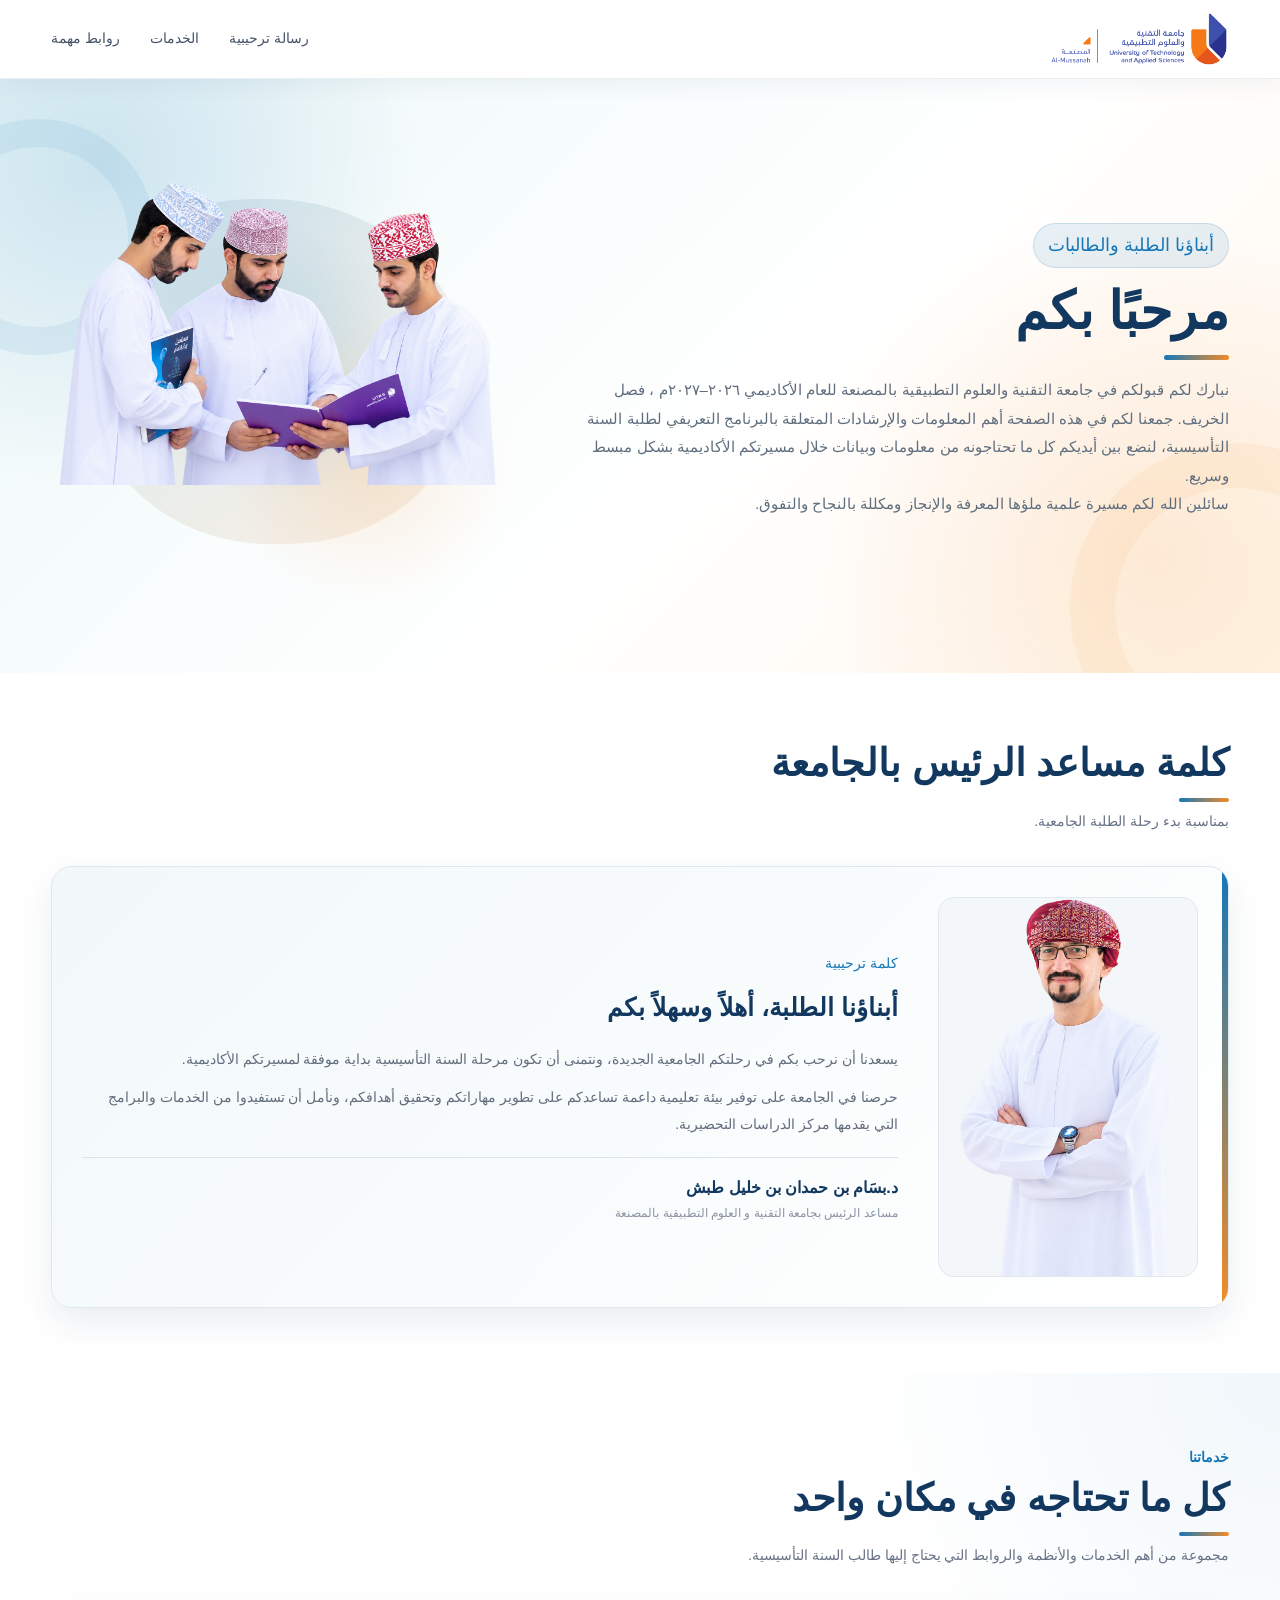
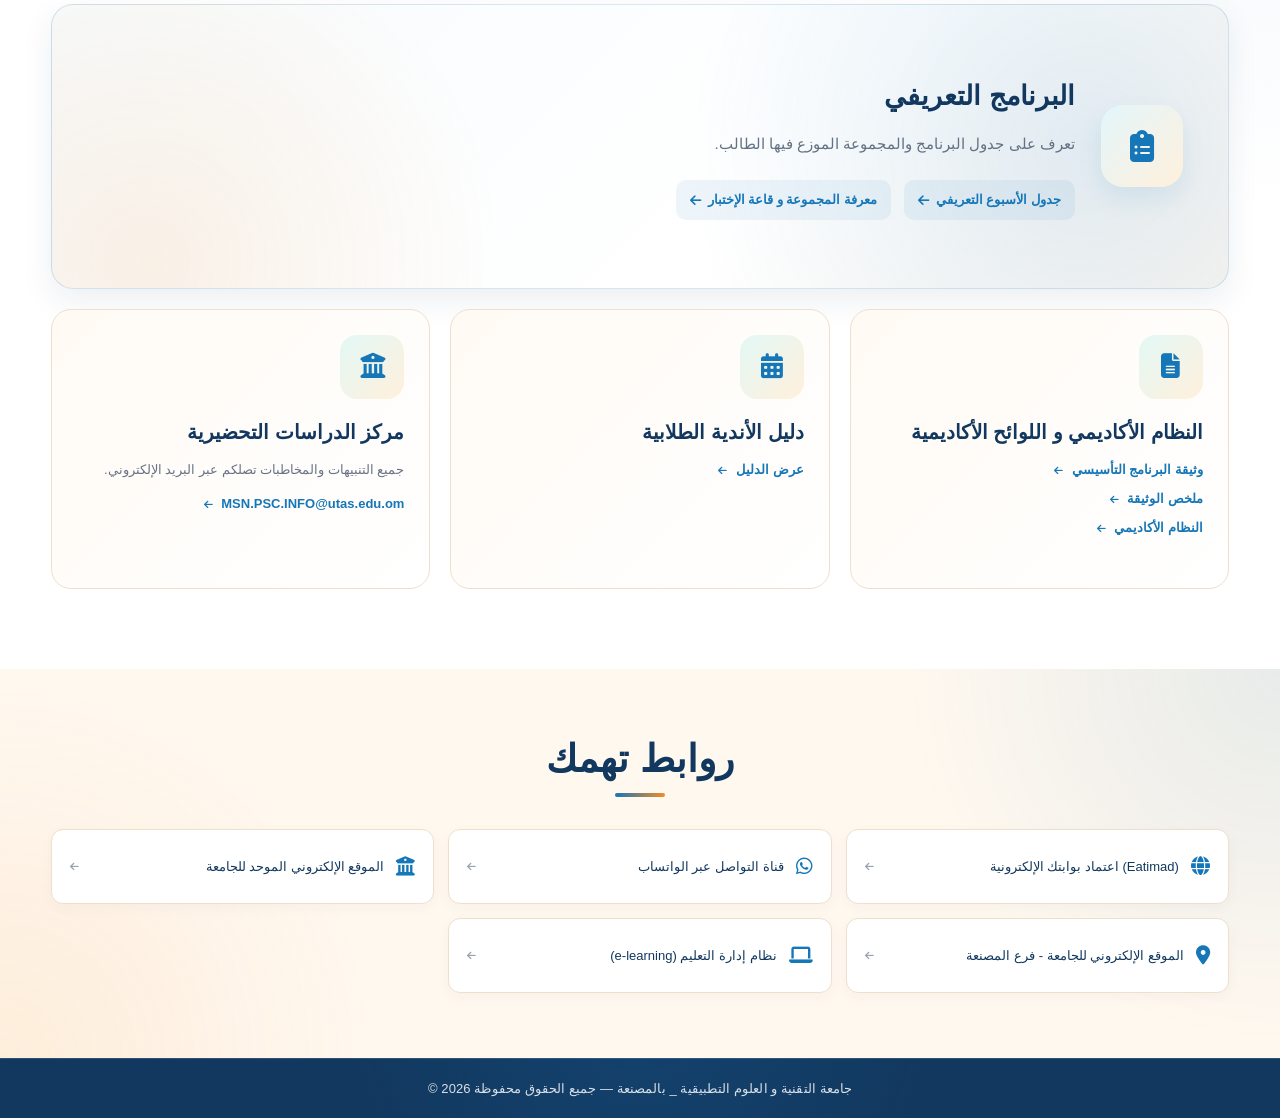
==== index.html @ bd1952c8 "Update index.html" ====
<!DOCTYPE html>
<html lang="ar" dir="rtl">

<head>

    <meta charset="UTF-8">

    <meta name="viewport"
          content="width=device-width, initial-scale=1.0">

    <meta name="description"
          content="الموقع الإرشادي للسنة التأسيسية">

    <title>السنة التأسيسية</title>

   <link rel="icon"
      type="image/png"
      sizes="48x48"
      href="assets/favicon.png">
<!-- Font Awesome -->
<link rel="stylesheet"
      href="https://cdnjs.cloudflare.com/ajax/libs/font-awesome/6.5.2/css/all.min.css">
  
    <!-- CSS -->
    <link rel="stylesheet" href="style.css">

</head>

<body id="top">

<!-- =====================================================
     HEADER
===================================================== -->

<header class="header">

    <div class="container nav-container">

        <!-- Logo -->
        <a href="#top"
           class="logo"
           aria-label="جامعة التقنية والعلوم التطبيقية - المصنعة">

            <img src="assets/utas_mussanah_logo.png"
                 alt="شعار جامعة التقنية والعلوم التطبيقية - المصنعة">

        </a>

        <!-- Mobile Menu Button -->
        <button class="menu-toggle"
                id="menuToggle"
                aria-label="فتح القائمة"
                aria-expanded="false">

            <i class="fa-solid fa-bars"></i>

        </button>

        <!-- Navigation -->
        <nav class="navbar" id="navbar">

            <a href="#message">
                رسالة ترحيبية
            </a>

            <a href="#services">
                الخدمات
            </a>

            <a href="#quick-links">
روابط مهمة            </a>
</nav>

    </div>

</header>

<main>

<!-- =====================================================
     HERO
===================================================== -->

<section class="hero">

    <div class="container hero-content">

        <div class="hero-text">

            <span class="hero-label">
                أبناؤنا الطلبة والطالبات
            </span>

            <h1>
                مرحبًا بكم
            </h1>

            <p>

                نبارك لكم قبولكم في جامعة التقنية والعلوم التطبيقية
              بالمصنعة للعام الأكاديمي ٢٠٢٦–٢٠٢٧م
                                     ، فصل الخريف.

                جمعنا لكم في هذه الصفحة أهم المعلومات والإرشادات
                المتعلقة بالبرنامج التعريفي لطلبة السنة التأسيسية،
                لنضع بين أيديكم كل ما تحتاجونه من معلومات وبيانات
                    خلال مسيرتكم الأكاديمية بشكل مبسط وسريع.
                                <br>سائلين الله
                لكم مسيرة علمية ملؤها المعرفة والإنجاز ومكللة بالنجاح
                والتفوق.

            </p>


        </div>

        <div class="hero-photo-card">

            <div class="hero-photo-stage">

                <img src="assets/students.png"
                     class="hero-students-image"
                     alt="طلاب الجامعة">

            </div>

        </div>

    </div>

</section>

<!-- =====================================================
     MESSAGE
===================================================== -->

<section class="message-section" id="message">

    <div class="container">

        <div class="section-heading">

            <h2>
                كلمة مساعد الرئيس بالجامعة
            </h2>

            <p>
                بمناسبة بدء رحلة الطلبة الجامعية.
            </p>

        </div>

        <div class="message-card">

            <div class="pres-image">

                <div class="image-placeholder">

                    <img src="assets/headimg.png"
                         alt="صورة نائب رئيس الجامعة">

                </div>

            </div>

            <div class="message-content">

                <span class="message-label">
                    كلمة ترحيبية
                </span>

                <h3>
                    أبناؤنا الطلبة، أهلاً وسهلاً بكم
                </h3>

                <p>

                    يسعدنا أن نرحب بكم في رحلتكم الجامعية الجديدة،
                    ونتمنى أن تكون مرحلة السنة التأسيسية بداية موفقة
                    لمسيرتكم الأكاديمية.

                </p>

                <p>

                    حرصنا في الجامعة على توفير بيئة تعليمية داعمة
                    تساعدكم على تطوير مهاراتكم وتحقيق أهدافكم،
                    ونأمل أن تستفيدوا من الخدمات والبرامج التي
                    يقدمها مركز الدراسات التحضيرية.

                </p>

                <div class="signature">

                    <strong>
                        د.بسَام بن حمدان بن خليل طبش
                    </strong>

                    <span>
                        مساعد الرئيس بجامعة التقنية و العلوم التطبيقية بالمصنعة
                    </span>

                </div>

            </div>

        </div>

    </div>

</section>

<!-- =====================================================
     SERVICES
===================================================== -->

<section class="services-section" id="services">

    <div class="container">

        <div class="section-heading">

            <span>
                خدماتنا
            </span>

            <h2>
                كل ما تحتاجه في مكان واحد
            </h2>

            <p>

                مجموعة من أهم الخدمات والأنظمة والروابط
                التي يحتاج إليها طالب السنة التأسيسية.

            </p>

        </div>

        <div class="services-grid">

            <!-- SERVICE 1 -->

            <article class="service-card">

                <div class="service-icon">

                    <i class="fa-solid fa-clipboard-list"></i>

                </div>

                <div class="service-content">

                    <h3>
                        البرنامج التعريفي
                    </h3>

                    <p>
                        تعرف على جدول البرنامج والمجموعة الموزع فيها الطالب.
                    </p>

                    <a href="#"
                       class="service-link">

                        جدول الأسبوع التعريفي

                        <i class="fa-solid fa-arrow-left"></i>

                    </a>

                    <a href="#"
                       class="service-link">

معرفة المجموعة و قاعة الإختبار
                        <i class="fa-solid fa-arrow-left"></i>

                    </a>

                </div>

            </article>

            <!-- SERVICE 2 -->

            <article class="service-card">

                <div class="service-icon">

                    <i class="fa-solid fa-file-lines"></i>

                </div>

                <div class="service-content">

                    <h3>
النظام الأكاديمي و اللوائح الأكاديمية                     </h3>

                   

                    <a href="assets/foundation.pdf"
                       class="service-link">

                        وثيقة البرنامج التأسيسي

                        <i class="fa-solid fa-arrow-left"></i>

                    </a>

                    <a href="assets/doc.pdf"
                       class="service-link">

                        ملخص الوثيقة

                        <i class="fa-solid fa-arrow-left"></i>

                    </a>

                    <a href="#"
                       class="service-link">

                        النظام الأكاديمي

                        <i class="fa-solid fa-arrow-left"></i>

                    </a>

                </div>

            </article>

            <!-- SERVICE 3 -->

            <article class="service-card">

                <div class="service-icon">

                    <i class="fa-solid fa-calendar-days"></i>

                </div>

                <div class="service-content">

                    <h3>
                        دليل الأندية الطلابية
                    </h3>

                    

                    <a href="assets/events.pdf"
   class="service-link"
   target="_blank">

عرض الدليل
    <i class="fa-solid fa-arrow-left"></i>

</a>

            </article>

            <!-- SERVICE 4 -->

            <article class="service-card">

                <div class="service-icon">

                    <i class="fa-solid fa-building-columns"></i>

                </div>

                <div class="service-content">

                    <h3>
                        مركز الدراسات التحضيرية
                    </h3>

                    <p>

                        جميع التنبيهات والمخاطبات تصلكم
                        عبر البريد الإلكتروني.

                    </p>

                    <a href="mailto:MSN.PSC.INFO@utas.edu.om"
                       class="service-link">

MSN.PSC.INFO@utas.edu.om
                        <i class="fa-solid fa-arrow-left"></i>

                    </a>

                </div>

            </article>

        </div>

    </div>

</section>

<!-- =====================================================
     QUICK LINKS
===================================================== -->

<section class="links-section" id="quick-links">

    <div class="container">

        <div class="section-heading center">

           

            <h2>
                روابط تهمك
            </h2>

        </div>

        <div class="quick-links">

            <a href="https://etimad.act.edu.om/"
               target="_blank"
               rel="noopener">

                <i class="fa-solid fa-globe"></i>

                <span> (Eatimad)
                     اعتماد بوابتك الإلكترونية
                </span>

                <i class="fa-solid fa-arrow-left"></i>

            </a>

            <a href="https://www.whatsapp.com/channel/0029VaHEtAfGk1FkShygAy1U"
               target="_blank"
               rel="noopener">

                <i class="fa-brands fa-whatsapp"></i>

                <span>
                    قناة التواصل عبر الواتساب
                </span>

                <i class="fa-solid fa-arrow-left"></i>

            </a>

            <a href="https://www.utas.edu.om/Home/"
               target="_blank"
               rel="noopener">

                <i class="fa-solid fa-building-columns"></i>

                <span>
                    الموقع الإلكتروني الموحد للجامعة
                </span>

                <i class="fa-solid fa-arrow-left"></i>

            </a>

            <a href="https://www.utas.edu.om/mussanah"
               target="_blank"
               rel="noopener">

                <i class="fa-solid fa-location-dot"></i>

                <span>
                    الموقع الإلكتروني للجامعة - فرع المصنعة
                </span>

                <i class="fa-solid fa-arrow-left"></i>

            </a>

            <a href="https://elearning.act.edu.om/login/index.php"
               target="_blank"
               rel="noopener">

                <i class="fa-solid fa-laptop"></i>

                <span>
                    نظام إدارة التعليم (e-learning)
                </span>

                <i class="fa-solid fa-arrow-left"></i>

            </a>

        </div>

    </div>

</section>


</main>

<!-- =====================================================
     FOOTER
===================================================== -->


<footer class="footer">

    <div class="copyright">

        <p>
            جامعة التقنية و العلوم التطبيقية _ بالمصنعة —
            جميع الحقوق محفوظة

            <span dir="ltr">
                © 2026
            </span>
        </p>

    </div>

</footer>



<!-- JavaScript -->

<script src="script.js"></script>

</body>

</html>
---- style.css ----
/* =====================================================
   DIN NEXT LT ARABIC
===================================================== */

@font-face {
    font-family: 'DIN Next LT Arabic';
    src: url('assets/fonts/DINNEXTLTARABIC-LIGHT-2-2.woff2') format('woff2');
    font-weight: 300;
    font-style: normal;
    font-display: swap;
}

@font-face {
    font-family: 'DIN Next LT Arabic';
    src: url('assets/fonts/DINNextLTArabic-Regular-3.woff2') format('woff2');
    font-weight: 400;
    font-style: normal;
    font-display: swap;
}

@font-face {
    font-family: 'DIN Next LT Arabic';
    src: url('assets/fonts/DINNextLTArabic-Medium-4.woff2') format('woff2');
    font-weight: 500;
    font-style: normal;
    font-display: swap;
}

@font-face {
    font-family: 'DIN Next LT Arabic';
    src: url('assets/fonts/DINNextLTArabic-Bold.woff2') format('woff2');
    font-weight: 700;
    font-style: normal;
    font-display: swap;
}


/* =====================================================
   VARIABLES
===================================================== */

:root {
    --primary: #12385f;
    --primary-dark: #0a2745;
    --gold: #f28c28;
    --gold-light: #ffb45b;
    --accent: #1677b8;
    --accent-light: #e4f2fb;
    --purple: #7357c9;
    --text: #172033;
    --text-light: #687386;
    --white: #ffffff;
    --bg-light: #f3f8fa;
    --bg-blue: #edf5fb;
    --bg-gold: #fff7ed;
    --border: #dfe9ed;
    --shadow: 0 14px 35px rgba(18, 56, 95, 0.09);
    --radius: 20px;
}


/* =====================================================
   RESET
===================================================== */

* {
    margin: 0;
    padding: 0;
    box-sizing: border-box;
}

html {
    scroll-behavior: smooth;
    scroll-padding-top: 80px;
}

body {
    font-family: 'DIN Next LT Arabic', sans-serif;
    font-weight: 400;
    background: var(--white);
    color: var(--text);
    line-height: 1.8;
}

a {
    text-decoration: none;
    color: inherit;
}

button {
    font-family: inherit;
}

img {
    max-width: 100%;
    display: block;
}

.container {
    width: min(1180px, 92%);
    margin: auto;
}


/* =====================================================
   TYPOGRAPHY
===================================================== */

h1,
h2 {
    font-family: 'DIN Next LT Arabic', sans-serif;
    font-weight: 700;
}

h3 {
    font-family: 'DIN Next LT Arabic', sans-serif;
    font-weight: 500;
}

p {
    font-family: 'DIN Next LT Arabic', sans-serif;
    font-weight: 400;
}


/* =====================================================
   HEADER
===================================================== */

.header {
    background: rgba(255, 255, 255, 0.92);
    border-bottom: 1px solid rgba(18, 56, 95, 0.08);
    position: sticky;
    top: 0;
    z-index: 1000;
    box-shadow: 0 5px 22px rgba(18, 56, 95, 0.06);
    backdrop-filter: blur(12px);
}

.nav-container {
    min-height: 78px;
    display: flex;
    align-items: center;
    justify-content: space-between;
    gap: 30px;
}

.logo {
    display: flex;
    align-items: center;
    min-width: 265px;
}

.logo img {
    width: 180px;
    max-height: 65px;
    height: auto;
    object-fit: contain;
    object-position: center;
}

.navbar {
    display: flex;
    align-items: center;
    gap: 30px;
}

.navbar a {
    color: #455468;
    font-size: 14px;
    font-weight: 500;
    position: relative;
    padding: 8px 0;
    transition: 0.3s;
}

.navbar a::after {
    content: "";
    position: absolute;
    right: 0;
    bottom: 0;
    width: 0;
    height: 3px;
    border-radius: 20px;
    background: linear-gradient(
        90deg,
        var(--accent),
        var(--gold)
    );
    transition: 0.3s;
}

.navbar a:hover {
    color: var(--accent);
}

.navbar a:hover::after {
    width: 100%;
}

.menu-toggle {
    display: none;
    border: none;
    background: transparent;
    color: var(--primary);
    font-size: 25px;
    cursor: pointer;
}


/* =====================================================
   HERO
===================================================== */

.hero {
    position: relative;
    overflow: hidden;
    background:
        radial-gradient(
            circle at 8% 15%,
            rgba(22, 119, 184, 0.16),
            transparent 25%
        ),
        radial-gradient(
            circle at 90% 80%,
            rgba(242, 140, 40, 0.15),
            transparent 27%
        ),
        linear-gradient(
            135deg,
            #edf8f8 0%,
            #ffffff 58%,
            #fff7ed 100%
        );
    padding: 65px 0 75px;
    border-bottom: 0;
}

.hero::before,
.hero::after {
    content: "";
    position: absolute;
    border-radius: 50%;
    pointer-events: none;
}

.hero::before {
    width: 180px;
    height: 180px;
    left: -80px;
    top: 40px;
    border: 28px solid rgba(22, 119, 184, 0.08);
}

.hero::after {
    width: 240px;
    height: 240px;
    right: -120px;
    bottom: -100px;
    border: 45px solid rgba(242, 140, 40, 0.07);
}

.hero-content {
    min-height: 400px;
    display: grid;
    grid-template-columns: 1.25fr 0.85fr;
    align-items: center;
    gap: 55px;
    position: relative;
    z-index: 1;
}

.hero-text {
    max-width: 720px;
}

.hero-label {
    display: inline-block;
    color: var(--accent);
    background: rgba(22, 119, 184, 0.10);
    border: 1px solid rgba(22, 119, 184, 0.16);
    padding: 5px 14px;
    border-radius: 999px;
    font-weight: 500;
    font-size: 18px;
    margin-bottom: 10px;
}

.hero h1 {
    color: var(--primary);
    font-size: clamp(34px, 5vw, 52px);
    line-height: 1.3;
    margin-bottom: 16px;
}

.hero h1::after {
    content: "";
    display: block;
    width: 65px;
    height: 5px;
    margin-top: 10px;
    border-radius: 999px;
    background: linear-gradient(
        90deg,
        var(--accent),
        var(--gold)
    );
}

.hero p {
    max-width: 680px;
    color: #5f6e7e;
    font-size: 15px;
    font-weight: 400;
    line-height: 1.9;
}


/* =====================================================
   HERO STUDENTS IMAGE
===================================================== */

.hero-photo-card {
    width: min(100%, 500px);
    aspect-ratio: 1 / 1;
    justify-self: end;
    position: relative;
    display: grid;
    place-items: center;
    overflow: visible;
    background:
        radial-gradient(
            circle at 50% 48%,
            rgba(22, 119, 184, 0.16),
            transparent 42%
        ),
        radial-gradient(
            circle at 70% 70%,
            rgba(242, 140, 40, 0.14),
            transparent 32%
        );
}

.hero-photo-stage {
    position: relative;
    width: 100%;
    height: 100%;
    overflow: visible;
    background: transparent;
    z-index: 1;
}

.hero-photo-stage::before {
    content: "";
    position: absolute;
    inset: 12% 8%;
    border-radius: 45% 55% 50% 50%;
    background:
        linear-gradient(
            145deg,
            rgba(22, 119, 184, 0.12),
            rgba(242, 140, 40, 0.12)
        );
    z-index: -1;
}

.hero-students-image {
    display: block;
    width: 125%;
    height: 125%;
    margin: -50% 0 0 -100%;
    object-fit: contain;
    object-position: center bottom;
    filter: none;
    transition: none;
    transform: none;
}

.hero-students-image:hover {
    transform: none;
}


/* =====================================================
   GENERAL SECTIONS
===================================================== */

section {
    padding: 65px 0;
}

.section-heading {
    margin-bottom: 32px;
}

.section-heading span {
    color: var(--accent);
    font-size: 14px;
    font-weight: 700;
    display: inline-block;
    margin-bottom: 3px;
}

.section-heading h2 {
    color: var(--primary);
    font-size: clamp(27px, 4vw, 38px);
    line-height: 1.35;
    margin-bottom: 7px;
    font-weight: 700;
}

.section-heading h2::after {
    content: "";
    display: block;
    width: 50px;
    height: 4px;
    margin-top: 8px;
    border-radius: 999px;
    background:
        linear-gradient(
            90deg,
            var(--accent),
            var(--gold)
        );
}

.section-heading p {
    color: var(--text-light);
    max-width: 650px;
    font-size: 14px;
    font-weight: 300;
}

.section-heading.center {
    text-align: center;
}

.section-heading.center p {
    margin: 0 auto;
}

.section-heading.center h2::after {
    margin-right: auto;
    margin-left: auto;
}


/* =====================================================
   MESSAGE SECTION
===================================================== */

.message-section {
    background: var(--white);
}

.message-card {
    position: relative;
    overflow: hidden;
    background:
        linear-gradient(
            135deg,
            #f2f8fa 0%,
            #ffffff 100%
        );
    border: 1px solid #dce9ed;
    border-radius: 20px;
    padding: 30px;
    display: grid;
    grid-template-columns: 260px 1fr;
    gap: 40px;
    align-items: center;
    box-shadow: var(--shadow);
}

.message-card::before {
    content: "";
    position: absolute;
    top: 0;
    right: 0;
    width: 6px;
    height: 100%;
    background:
        linear-gradient(
            180deg,
            var(--accent),
            var(--gold)
        );
}

.pres-image {
    width: 260px;
    height: 380px;
}

.image-placeholder {
    width: 100%;
    height: 100%;
    background: #f4f7f9;
    border: 1px solid var(--border);
    border-radius: 16px;
    overflow: hidden;
    display: flex;
    align-items: center;
    justify-content: center;
}

.image-placeholder img {
    width: 100%;
    height: 100%;
    object-fit: cover;
    object-position: center center;
}

.message-label {
    color: var(--accent);
    font-size: 14px;
    font-weight: 500;
}

.message-content h3 {
    color: var(--primary);
    font-size: 25px;
    margin: 7px 0 16px;
    font-weight: 700;
}

.message-content p {
    color: #626d7d;
    margin-bottom: 12px;
    font-size: 14px;
    line-height: 1.9;
    font-weight: 400;
}

.signature {
    margin-top: 20px;
    padding-top: 16px;
    border-top: 1px solid #d8e5e9;
    display: flex;
    flex-direction: column;
}

.signature strong {
    color: var(--primary);
    font-weight: 700;
}

.signature span {
    color: #8a94a3;
    font-size: 12px;
    font-weight: 300;
}


/* =====================================================
   SERVICES SECTION
===================================================== */

.services-section {
    position: relative;
    background:
        radial-gradient(
            circle at 100% 0,
            rgba(22, 119, 184, 0.06),
            transparent 28%
        ),
        #ffffff;
    padding: 70px 0 80px;
}

.services-section .section-heading {
    margin-bottom: 35px;
}


/* =====================================================
   SERVICES GRID
===================================================== */

.services-grid {
    display: grid;
    grid-template-columns:
        repeat(3, minmax(0, 1fr));
    gap: 20px;
    width: 100%;
}


/* =====================================================
   SERVICE CARD BASE
===================================================== */

.service-card {
    position: relative;
    overflow: hidden;
    padding: 26px;
    min-height: 280px;
    border: 1px solid #f0dfcb;
    border-radius: 20px;
    display: flex;
    flex-direction: column;
    align-items: flex-start;
    gap: 16px;
    background:
        linear-gradient(
            135deg,
            #fffaf4 0%,
            #ffffff 100%
        );
    transition:
        transform 0.35s ease,
        box-shadow 0.35s ease,
        border-color 0.35s ease;
}

.service-card::before {
    content: "";
    position: absolute;
    top: 0;
    right: 0;
    width: 5px;
    height: 0;
    background:
        linear-gradient(
            180deg,
            var(--accent),
            var(--gold)
        );
    transition: height 0.35s ease;
}

.service-card:hover::before {
    height: 100%;
}

.service-card:hover {
    transform: translateY(-5px);
    border-color: rgba(22, 119, 184, 0.22);
    box-shadow:
        0 15px 32px
        rgba(18, 56, 95, 0.10);
}


/* =====================================================
   CARD 1
   HORIZONTAL / FULL WIDTH
===================================================== */

.services-grid .service-card:first-child {
    grid-column: 1 / -1;
    min-height: 285px;
    padding: 38px 45px;
    display: flex;
    flex-direction: row;
    align-items: center;
    gap: 26px;
    border-radius: 22px;
    background:
        radial-gradient(
            circle at 88% 50%,
            rgba(22, 119, 184, 0.13),
            transparent 38%
        ),
        radial-gradient(
            circle at 8% 90%,
            rgba(242, 140, 40, 0.11),
            transparent 32%
        ),
        linear-gradient(
            135deg,
            #f7fbfd 0%,
            #ffffff 62%,
            #fff9f2 100%
        );
    border: 1px solid rgba(22, 119, 184, 0.17);
    box-shadow:
        0 12px 32px
        rgba(18, 56, 95, 0.08);
}


/* =====================================================
   CARD 1 ICON
===================================================== */

.services-grid
.service-card:first-child
.service-icon {
    width: 82px;
    height: 82px;
    min-width: 82px;
    border-radius: 22px;
    font-size: 32px;
    background:
        linear-gradient(
            135deg,
            #e3f6fb,
            #fff0dc
        );
    color: var(--accent);
    box-shadow:
        0 12px 25px
        rgba(22, 119, 184, 0.10);
    transition:
        transform 0.35s ease,
        background 0.35s ease,
        color 0.35s ease;
}

.services-grid
.service-card:first-child:hover
.service-icon {
    transform:
        rotate(-4deg)
        scale(1.06);
    background:
        linear-gradient(
            135deg,
            var(--accent),
            var(--primary)
        );
    color: white;
}


/* =====================================================
   CARD 1 CONTENT
===================================================== */

.services-grid
.service-card:first-child
.service-content {
    flex: 1;
    max-width: 900px;
}

.services-grid
.service-card:first-child
h3 {
    color: var(--primary);
    font-size: 27px;
    font-weight: 700;
    margin-bottom: 9px;
}

.services-grid
.service-card:first-child
p {
    color: #627183;
    font-size: 15px;
    line-height: 1.9;
    max-width: 760px;
    margin-bottom: 17px;
}


/* =====================================================
   CARD 1 LINKS
===================================================== */

.services-grid
.service-card:first-child
.service-link {
    display: inline-flex;
    align-items: center;
    gap: 7px;
    margin-left: 8px;
    margin-top: 5px;
    padding: 8px 14px;
    border-radius: 10px;
    background:
        rgba(22, 119, 184, 0.07);
    color: var(--accent);
    font-size: 13px;
    font-weight: 700;
    transition:
        background 0.3s ease,
        color 0.3s ease,
        transform 0.3s ease;
}

.services-grid
.service-card:first-child
.service-link:hover {
    background: var(--accent);
    color: white;
    transform: translateY(-2px);
}


/* =====================================================
   CARDS 2 / 3 / 4
===================================================== */

.services-grid
.service-card:not(:first-child) {
    grid-column: auto;
    min-height: 280px;
    padding: 25px;
    display: flex;
    flex-direction: column;
    align-items: flex-start;
    justify-content: flex-start;
    gap: 15px;
    border-radius: 20px;
}


/* =====================================================
   NORMAL SERVICE ICON
===================================================== */

.service-icon {
    flex-shrink: 0;
    width: 64px;
    height: 64px;
    display: grid;
    place-items: center;
    background:
        linear-gradient(
            135deg,
            #e3f8f6,
            #fff0dc
        );
    color: var(--accent);
    border-radius: 17px;
    font-size: 25px;
    transition:
        transform 0.3s ease,
        background 0.3s ease,
        color 0.3s ease;
}

.service-card:hover
.service-icon {
    transform:
        rotate(-4deg)
        scale(1.05);
    background:
        linear-gradient(
            135deg,
            var(--accent),
            var(--primary)
        );
    color: white;
}


/* =====================================================
   NORMAL SERVICE CONTENT
===================================================== */

.service-card:not(:first-child)
.service-content {
    width: 100%;
    flex: 1;
}

.service-card h3 {
    color: var(--primary);
    font-size: 20px;
    margin-bottom: 8px;
    font-weight: 700;
}

.service-card p {
    color: var(--text-light);
    font-size: 13px;
    line-height: 1.9;
    margin-bottom: 10px;
}


/* =====================================================
   NORMAL SERVICE LINKS
===================================================== */

.service-card:not(:first-child)
.service-link {
    display: block;
    width: fit-content;
    color: var(--accent);
    font-size: 13px;
    font-weight: 700;
    margin-top: 6px;
    transition:
        color 0.3s ease,
        transform 0.3s ease;
}

.service-card:not(:first-child)
.service-link i {
    margin-right: 5px;
    font-size: 10px;
}

.service-card:not(:first-child)
.service-link:hover {
    color: var(--gold);
    transform: translateX(-4px);
}


/* =====================================================
   QUICK LINKS
===================================================== */

.links-section {
    position: relative;
    overflow: hidden;
    background:
        radial-gradient(
            circle at 100% 0,
            rgba(22, 119, 184, 0.10),
            transparent 28%
        ),
        radial-gradient(
            circle at 0 100%,
            rgba(242, 140, 40, 0.10),
            transparent 28%
        ),
        #fff8ef;
    padding: 65px 0;
}

.quick-links {
    display: grid;
    grid-template-columns:
        repeat(3, 1fr);
    gap: 14px;
}

.quick-links a {
    min-height: 75px;
    background: white;
    padding: 15px 18px;
    border-radius: 12px;
    border: 1px solid #f0dfcb;
    box-shadow:
        0 4px 14px
        rgba(18, 56, 95, 0.035);
    color: var(--primary);
    display: flex;
    align-items: center;
    gap: 12px;
    font-size: 13px;
    font-weight: 500;
    transition: 0.3s;
}

.quick-links a > i:first-child {
    color: var(--accent);
    font-size: 19px;
    flex-shrink: 0;
}

.quick-links a span {
    flex: 1;
}

.quick-links a > i:last-child {
    font-size: 10px;
    color: #98a2ae;
}

.quick-links a:hover {
    background:
        linear-gradient(
            135deg,
            var(--primary),
            #185276
        );
    color: white;
    border-color: var(--primary);
    transform: translateY(-3px);
    box-shadow:
        0 12px 25px
        rgba(18, 56, 95, 0.15);
}

.quick-links a:hover > i:first-child {
    color: var(--gold-light);
}


/* =====================================================
   FOOTER
===================================================== */

.footer {
    background:
        radial-gradient(
            circle at 50% -100%,
            rgba(22, 119, 184, 0.18),
            transparent 45%
        ),
        var(--primary);
    color: white;
    padding: 0;
    margin: 0;
}

.copyright {
    border-top: 1px solid rgba(255, 255, 255, 0.12);
    text-align: center;
    padding: 18px;
    color: #d9e0e8;
    font-size: 13px;
    font-weight: 400;
    line-height: 1.8;
}

.copyright p {
    margin: 0;
    font-weight: 400;
    letter-spacing: 0.1px;
}


/* =====================================================
   TABLET
===================================================== */

@media (max-width: 900px) {

    /* HERO */

    .hero-content {
        grid-template-columns: 1fr;
        text-align: center;
        gap: 35px;
    }

    .hero-text {
        margin: auto;
    }

    .hero p {
        margin: auto;
    }

    .hero-photo-card {
        width: min(100%, 450px);
        margin: 0 auto;
        justify-self: center;
    }

    .hero-students-image {
        width: 120%;
        height: 120%;
        margin: -8% 0 0 -10%;
    }


    /* MESSAGE */

    .message-card {
        grid-template-columns: 1fr;
        gap: 25px;
        padding: 28px;
    }

    .pres-image {
        margin: auto;
        width: 260px;
        height: 300px;
    }


    /* SERVICES */

    .services-section {
        padding: 65px 0 75px;
    }

    .services-grid {
        grid-template-columns:
            repeat(3, minmax(0, 1fr));
        gap: 15px;
    }


    /* CARD 1 */

    .services-grid
    .service-card:first-child {
        min-height: 270px;
        padding: 35px;
    }

    .services-grid
    .service-card:first-child
    .service-icon {
        width: 78px;
        height: 78px;
        min-width: 78px;
        font-size: 29px;
    }


    /* CARDS 2/3/4 */

    .services-grid
    .service-card:not(:first-child) {
        min-height: 260px;
        padding: 22px;
        gap: 13px;
    }

    .services-grid
    .service-card:not(:first-child)
    .service-icon {
        width: 60px;
        height: 60px;
        font-size: 23px;
    }

    .service-card h3 {
        font-size: 18px;
    }

    .service-card p {
        font-size: 12px;
    }


    /* QUICK LINKS */

    .quick-links {
        grid-template-columns:
            repeat(2, 1fr);
    }
}


/* =====================================================
   MOBILE
===================================================== */

@media (max-width: 650px) {

    section {
        padding: 50px 0;
    }


    /* HEADER */

    .nav-container {
        min-height: 68px;
    }

    .menu-toggle {
        display: block;
    }

    .navbar {
        position: absolute;
        top: 68px;
        right: 0;
        width: 100%;
        background: white;
        display: none;
        flex-direction: column;
        align-items: stretch;
        gap: 0;
        border-top:
            1px solid
            rgba(22, 119, 184, 0.15);
        box-shadow:
            0 10px 20px
            rgba(0, 0, 0, 0.05);
    }

    .navbar.active {
        display: flex;
    }

    .navbar a {
        padding: 13px 5%;
        border-bottom:
            1px solid
            #f0f0f0;
    }

    .navbar a::after {
        display: none;
    }

    .navbar a:hover {
        background: #f0f7fc;
    }


    /* HERO */

    .hero {
        padding: 45px 0 50px;
    }

    .hero-content {
        gap: 30px;
    }

    .hero h1 {
        font-size: 34px;
    }

    .hero-label {
        font-size: 16px;
    }

    .hero p {
        font-size: 13px;
        line-height: 1.9;
    }

    .hero-photo-card {
        width: min(100%, 360px);
    }

    .hero-students-image {
        width: 120%;
        height: 120%;
        margin: -8% 0 0 -10%;
    }


    /* =================================================
       MESSAGE - MOBILE
    ================================================= */

    .message-card {
        padding: 20px;
        border-radius: 17px;
    }

    .pres-image {
        width: 220px;
        height: 290px;
        margin: 0 auto;
    }

    .image-placeholder {
        width: 100%;
        height: 100%;
    }

    .image-placeholder img {
        width: 100%;
        height: 100%;
        object-fit: cover;
        object-position: center center;
    }

    .message-content h3 {
        font-size: 21px;
    }

    .message-content p {
        font-size: 13px;
    }


    /* SERVICES */

    .services-section {
        padding: 55px 0 65px;
    }

    .services-section
    .section-heading {
        margin-bottom: 28px;
    }

    .services-grid {
        grid-template-columns: 1fr;
        gap: 15px;
    }


    /* CARD 1 */

    .services-grid
    .service-card:first-child {
        grid-column: auto;
        min-height: 0;
        padding: 27px 22px;
        flex-direction: column;
        align-items: flex-start;
        gap: 17px;
        border-radius: 19px;
    }

    .services-grid
    .service-card:first-child
    .service-icon {
        width: 70px;
        height: 70px;
        min-width: 70px;
        border-radius: 18px;
        font-size: 27px;
    }

    .services-grid
    .service-card:first-child
    h3 {
        font-size: 22px;
    }

    .services-grid
    .service-card:first-child
    p {
        font-size: 13px;
        line-height: 1.9;
        margin-bottom: 14px;
    }

    .services-grid
    .service-card:first-child
    .service-link {
        display: flex;
        width: 100%;
        justify-content: space-between;
        margin-left: 0;
        margin-top: 6px;
        padding: 10px 13px;
    }


    /* CARDS 2 / 3 / 4 */

    .services-grid
    .service-card:not(:first-child) {
        grid-column: auto;
        min-height: 220px;
        padding: 24px 21px;
        gap: 15px;
        border-radius: 18px;
    }

    .services-grid
    .service-card:not(:first-child)
    .service-icon {
        width: 62px;
        height: 62px;
        min-width: 62px;
        font-size: 24px;
    }

    .services-grid
    .service-card:not(:first-child)
    h3 {
        font-size: 19px;
    }

    .services-grid
    .service-card:not(:first-child)
    p {
        font-size: 13px;
        line-height: 1.9;
    }


    /* QUICK LINKS */

    .links-section {
        padding: 55px 0;
    }

    .quick-links {
        grid-template-columns: 1fr;
        gap: 12px;
    }

    .quick-links a {
        min-height: 70px;
        padding: 14px 16px;
        font-size: 13px;
    }


    /* FOOTER */

    .footer {
        text-align: center;
    }
}


/* =====================================================
   SMALL MOBILE
===================================================== */

@media (max-width: 400px) {

    .logo {
        min-width: 0;
        gap: 8px;
    }

    .logo img {
        width: 145px;
        max-height: 55px;
    }


    /* HERO */

    .hero h1 {
        font-size: 30px;
    }

    .hero-photo-card {
        width: min(100%, 340px);
        justify-self: center;
    }

    .hero-students-image {
        width: 120%;
        height: 120%;
        margin: -8% 0 0 -10%;
    }


    /* MESSAGE - SMALL MOBILE */

    .pres-image {
        width: 205px;
        height: 275px;
        margin: 0 auto;
    }


    /* SERVICES */

    .services-section {
        padding: 50px 0 60px;
    }

    .services-grid
    .service-card:first-child {
        padding: 24px 19px;
    }

    .services-grid
    .service-card:first-child
    h3 {
        font-size: 21px;
    }

    .services-grid
    .service-card:not(:first-child) {
        min-height: 215px;
        padding: 22px 19px;
    }


    /* GENERAL CARD */

    .service-card {
        padding: 20px;
    }
}
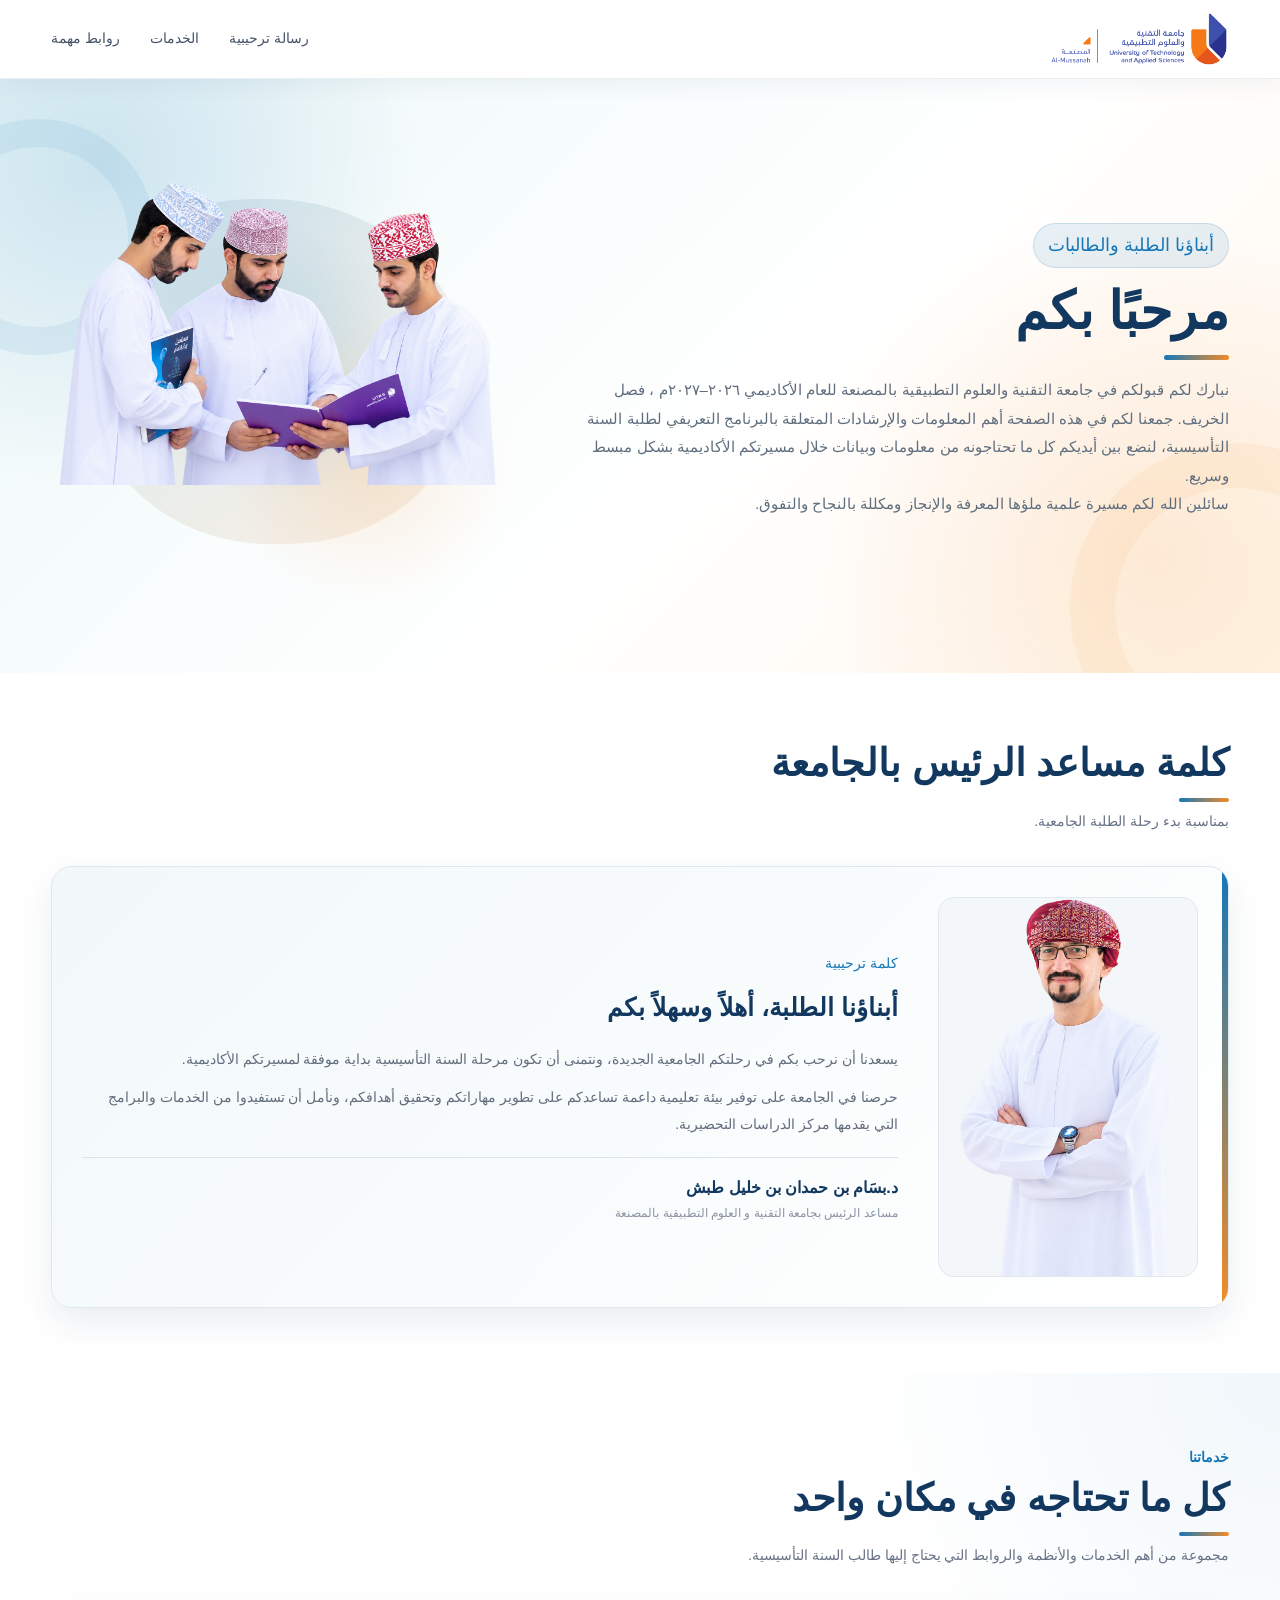
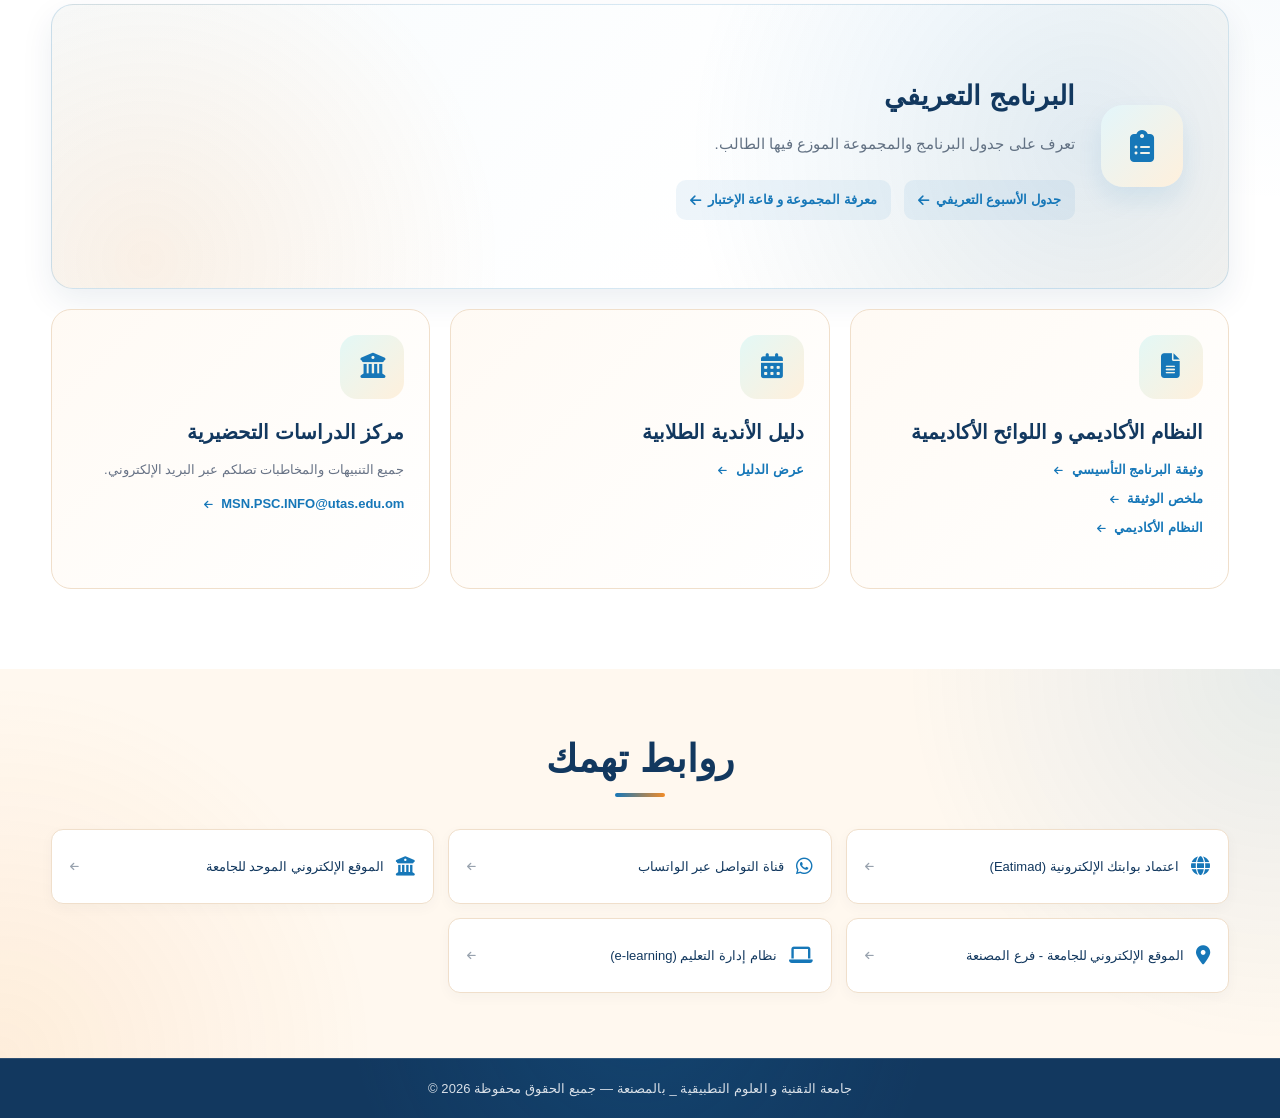
==== commit 829c81de: "Update index.html" ====
--- a/index.html
+++ b/index.html
@@ -424,9 +424,8 @@
 
                 <i class="fa-solid fa-globe"></i>
 
-                <span> (Eatimad)
-                     اعتماد بوابتك الإلكترونية
-                </span>
+                <span>                      اعتماد بوابتك الإلكترونية
+ (Eatimad)                </span>
 
                 <i class="fa-solid fa-arrow-left"></i>
 
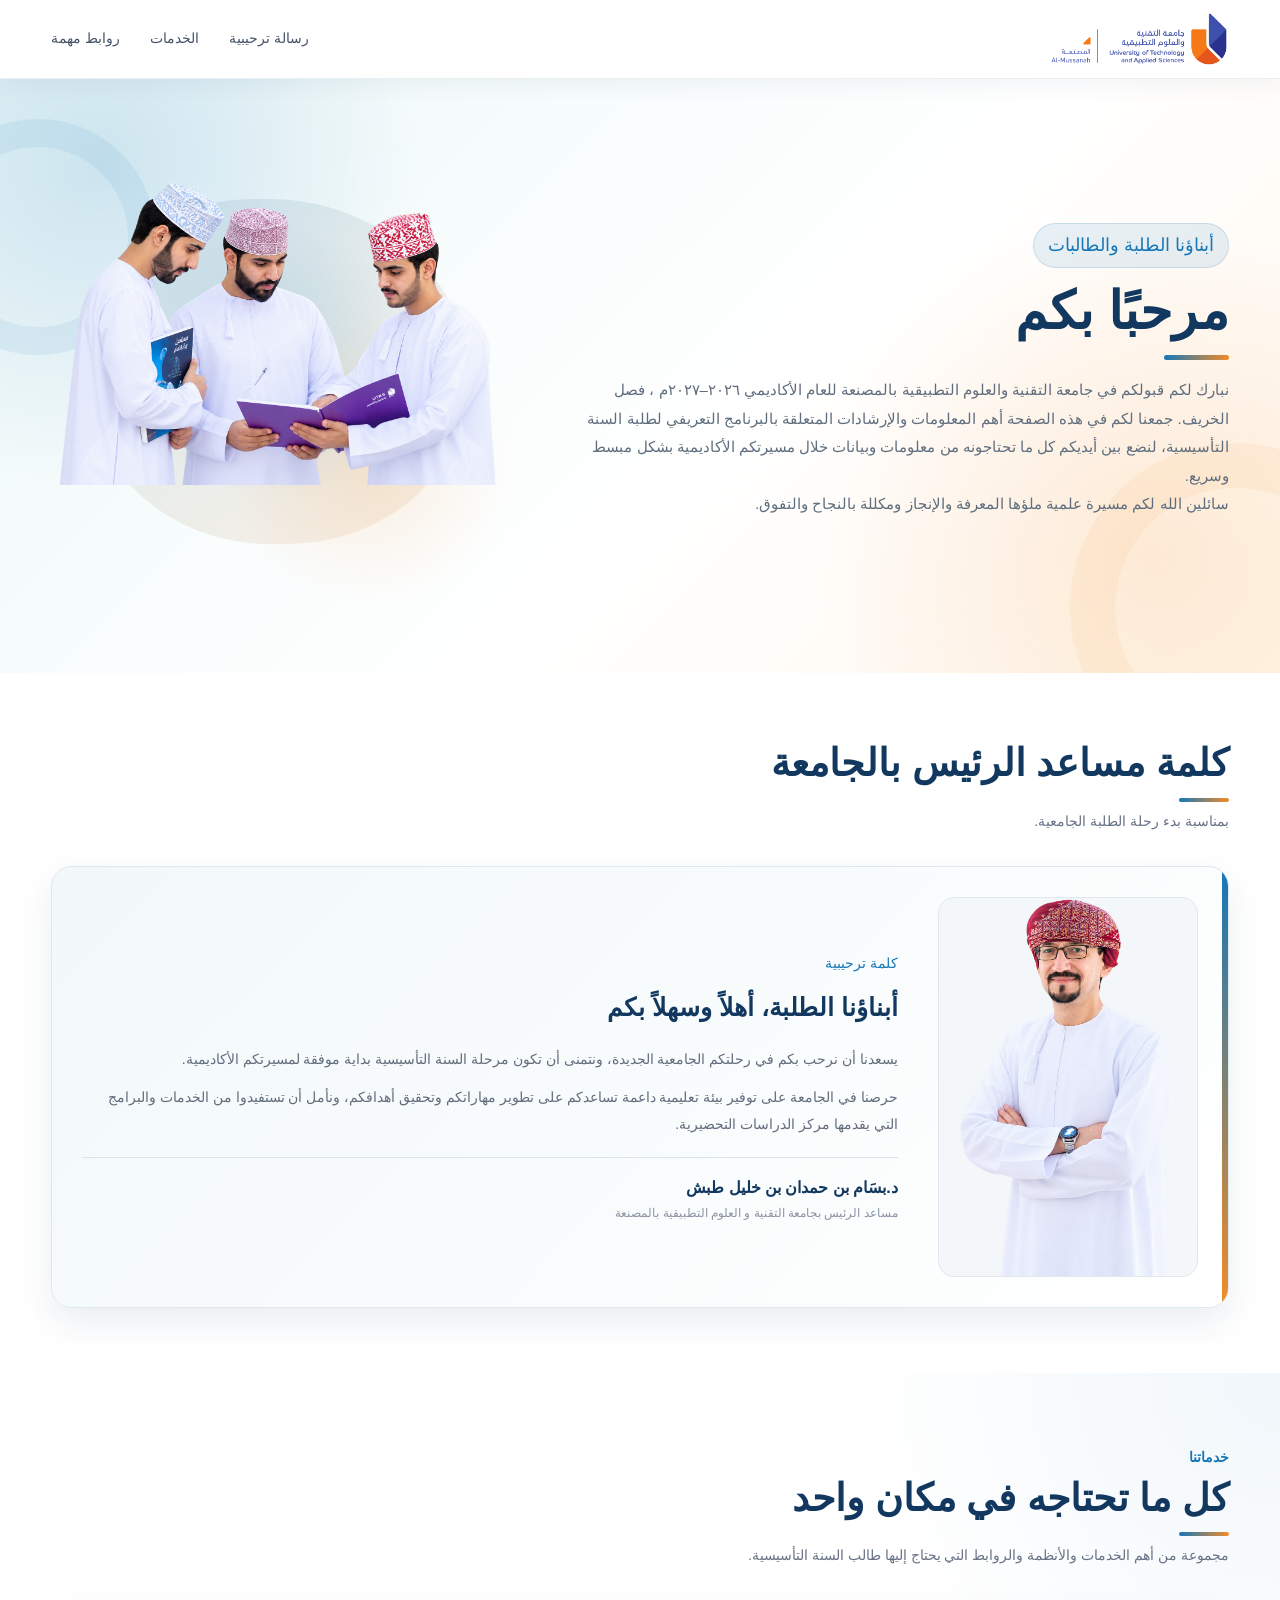
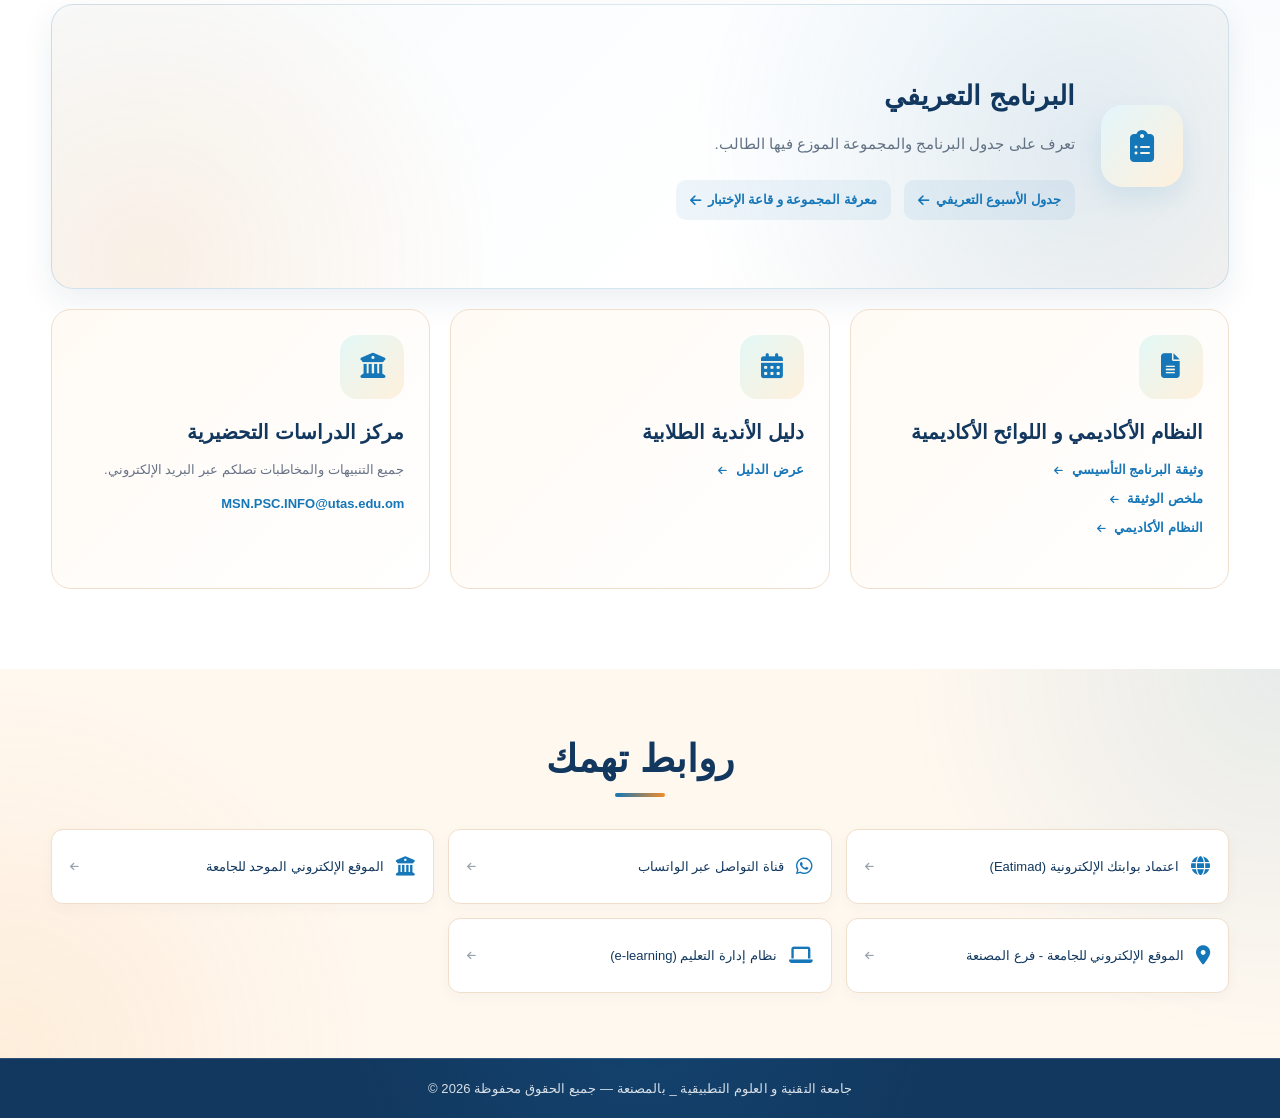
==== commit 43338bda: "Update index.html" ====
--- a/index.html
+++ b/index.html
@@ -384,7 +384,6 @@
                        class="service-link">
 
 MSN.PSC.INFO@utas.edu.om
-                        <i class="fa-solid fa-arrow-left"></i>
 
                     </a>
 
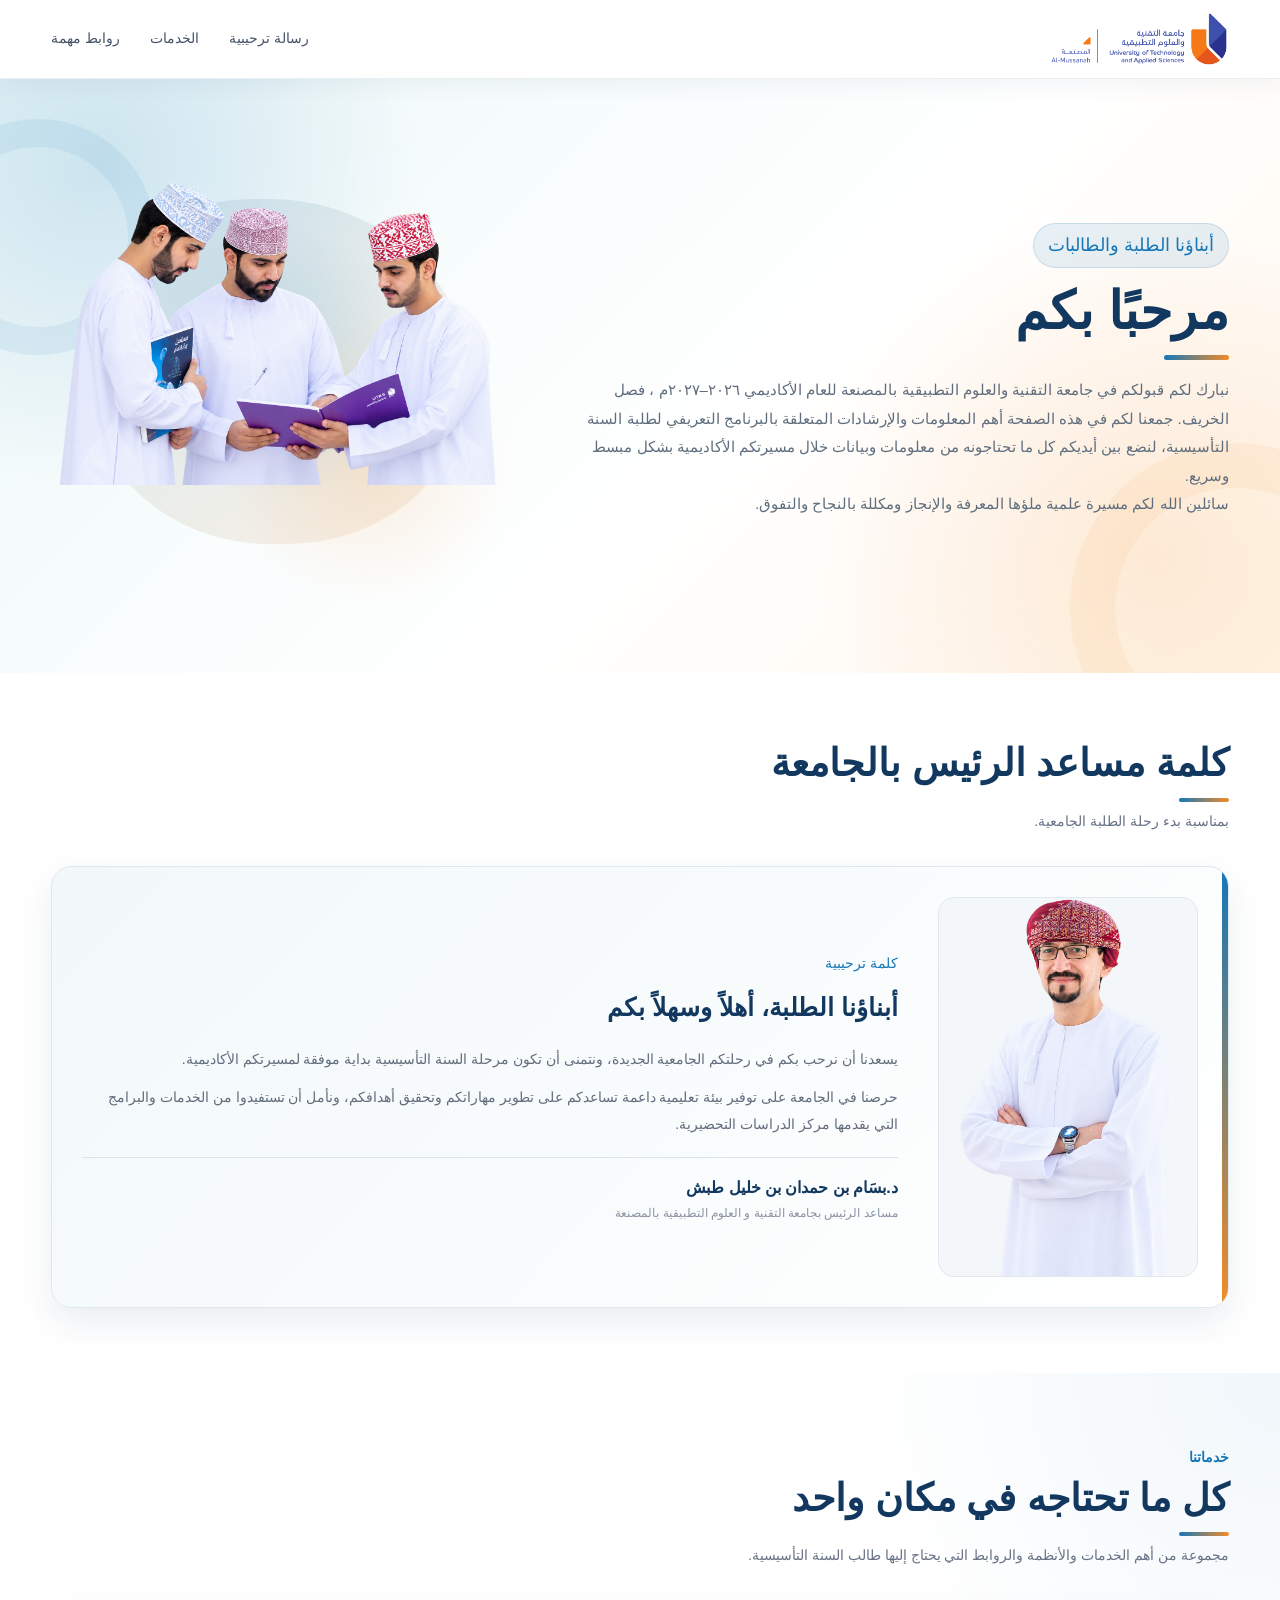
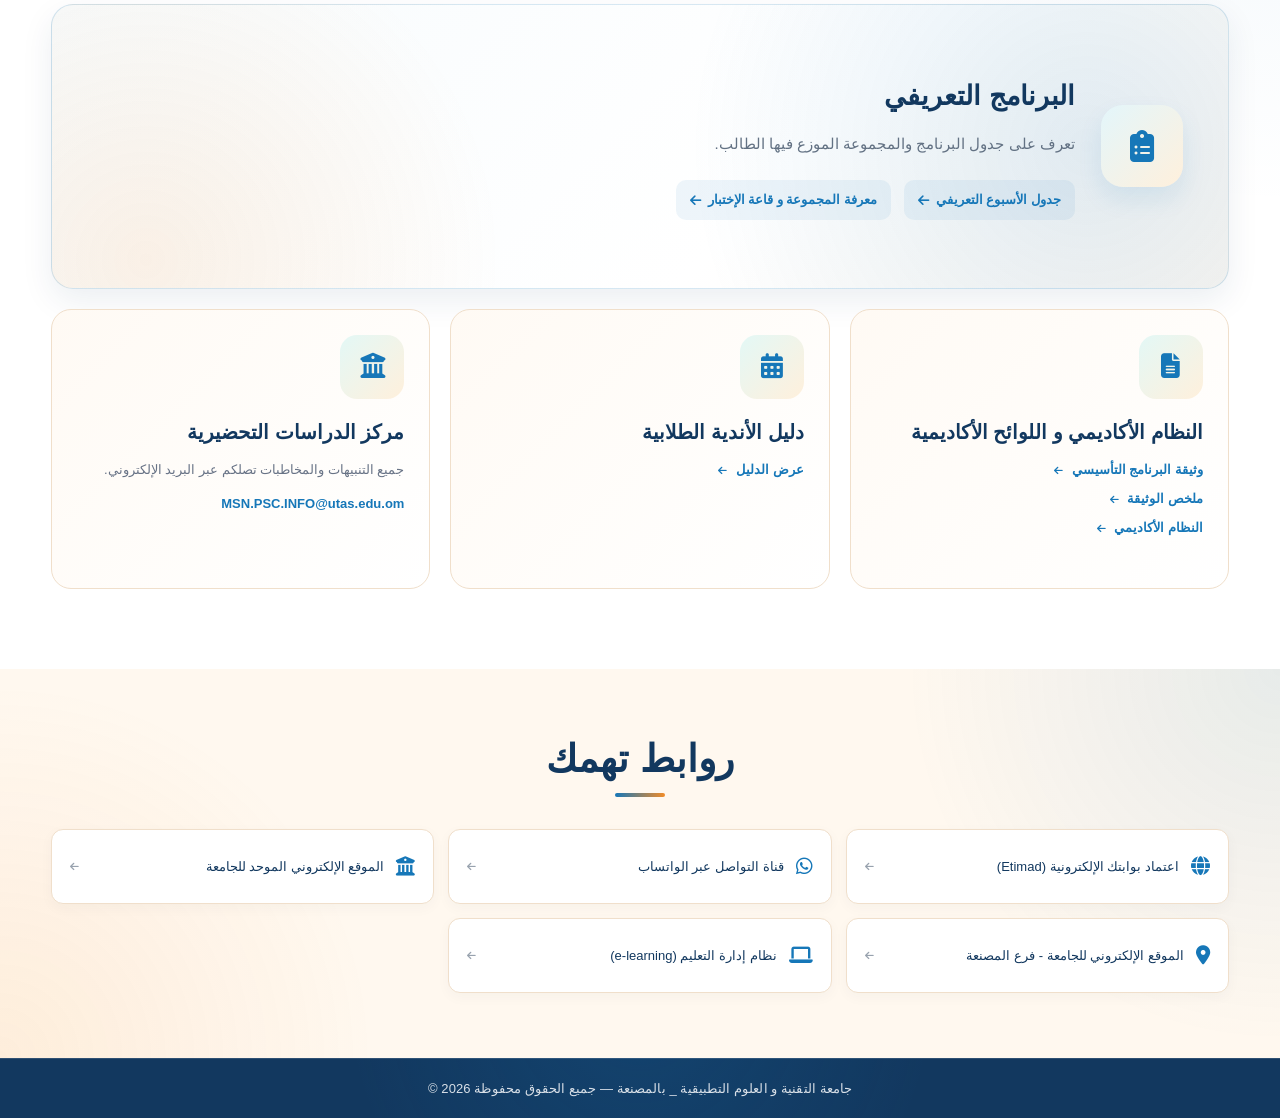
==== commit 4506e2db: "Fix HTML encoding issues in index.html" ====
--- a/index.html
+++ b/index.html
@@ -259,7 +259,7 @@
                         تعرف على جدول البرنامج والمجموعة الموزع فيها الطالب.
                     </p>
 
-                    <a href="#"
+                    <a href="assets/orientation week.pdf"
                        class="service-link">
 
                         جدول الأسبوع التعريفي
@@ -268,7 +268,7 @@
 
                     </a>
 
-                    <a href="#"
+                    <a href="https://ipage.act.edu.om/SearchStudent.aspx"
                        class="service-link">
 
 معرفة المجموعة و قاعة الإختبار
@@ -315,7 +315,7 @@
 
                     </a>
 
-                    <a href="#"
+                    <a href="assets/New Academic Bylaw-UTAS.pdf"
                        class="service-link">
 
                         النظام الأكاديمي
@@ -424,7 +424,7 @@
                 <i class="fa-solid fa-globe"></i>
 
                 <span>                      اعتماد بوابتك الإلكترونية
- (Eatimad)                </span>
+ (Etimad)                </span>
 
                 <i class="fa-solid fa-arrow-left"></i>
 
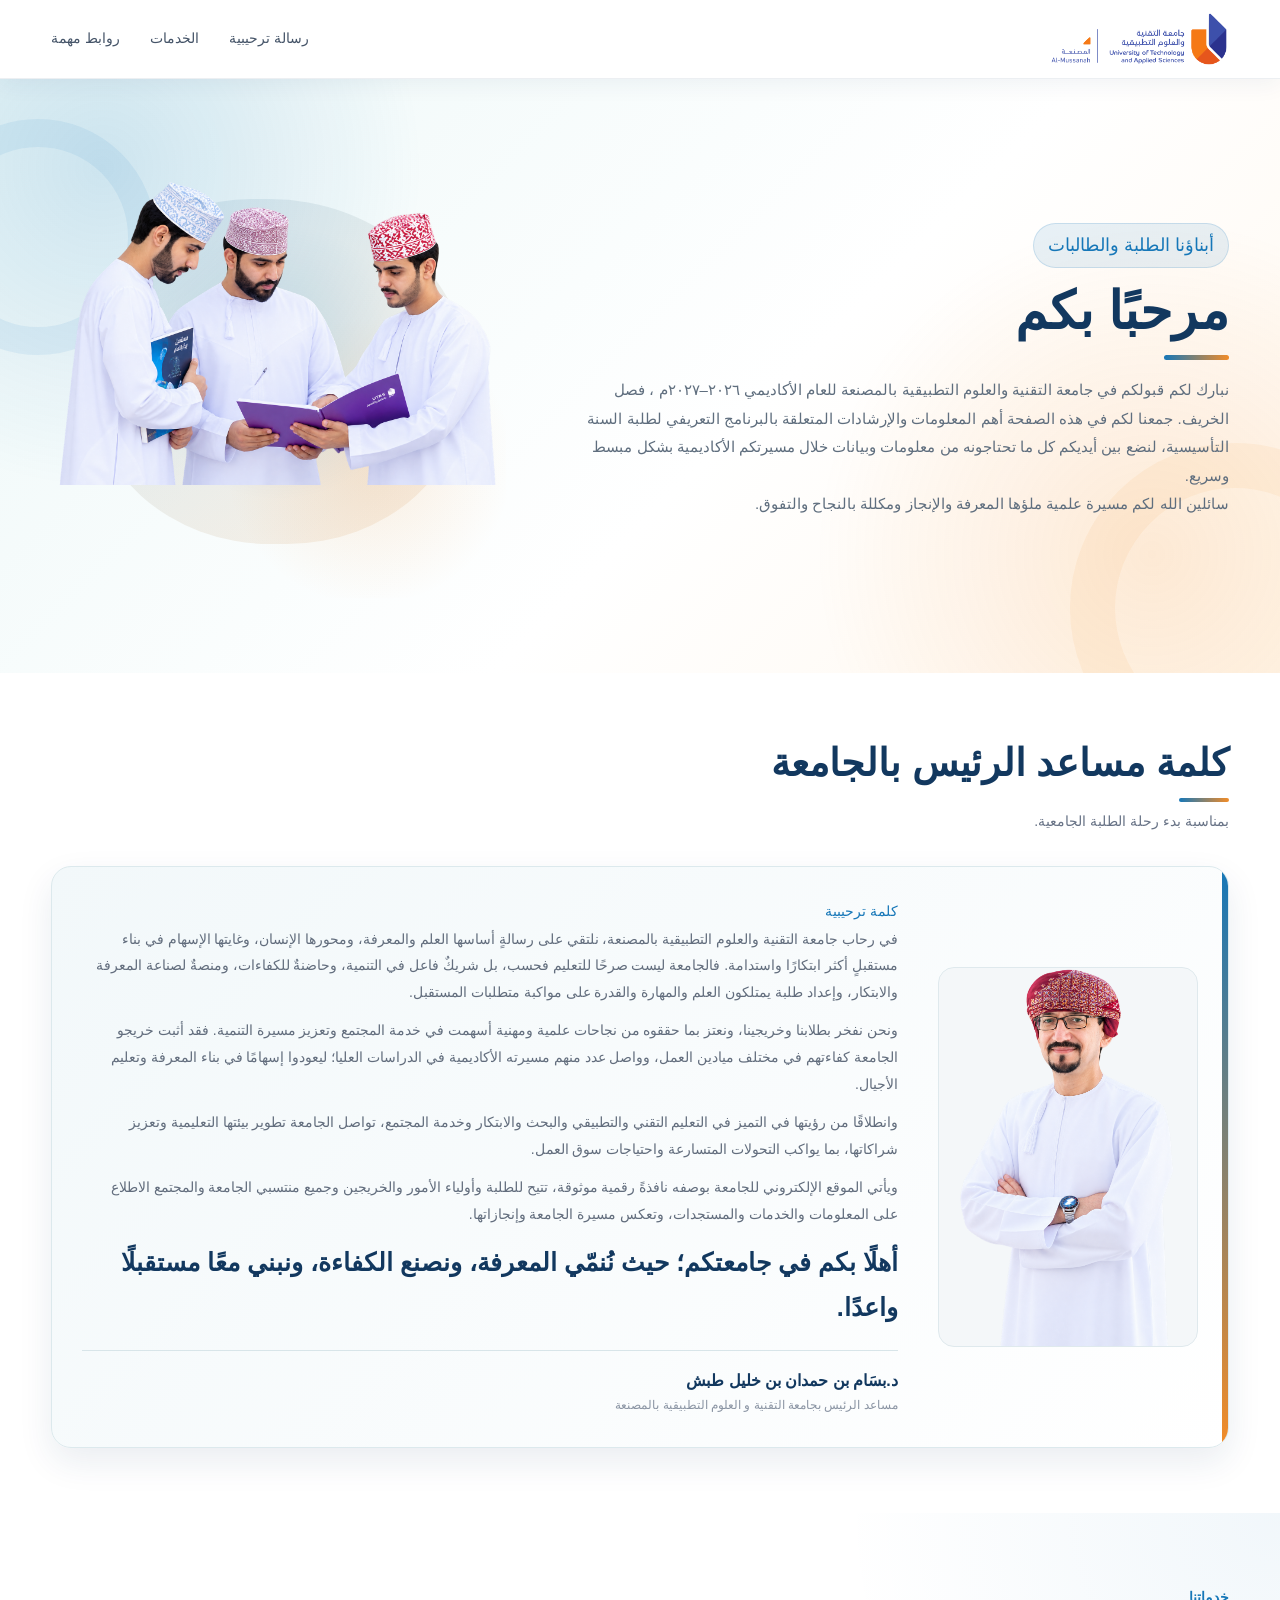
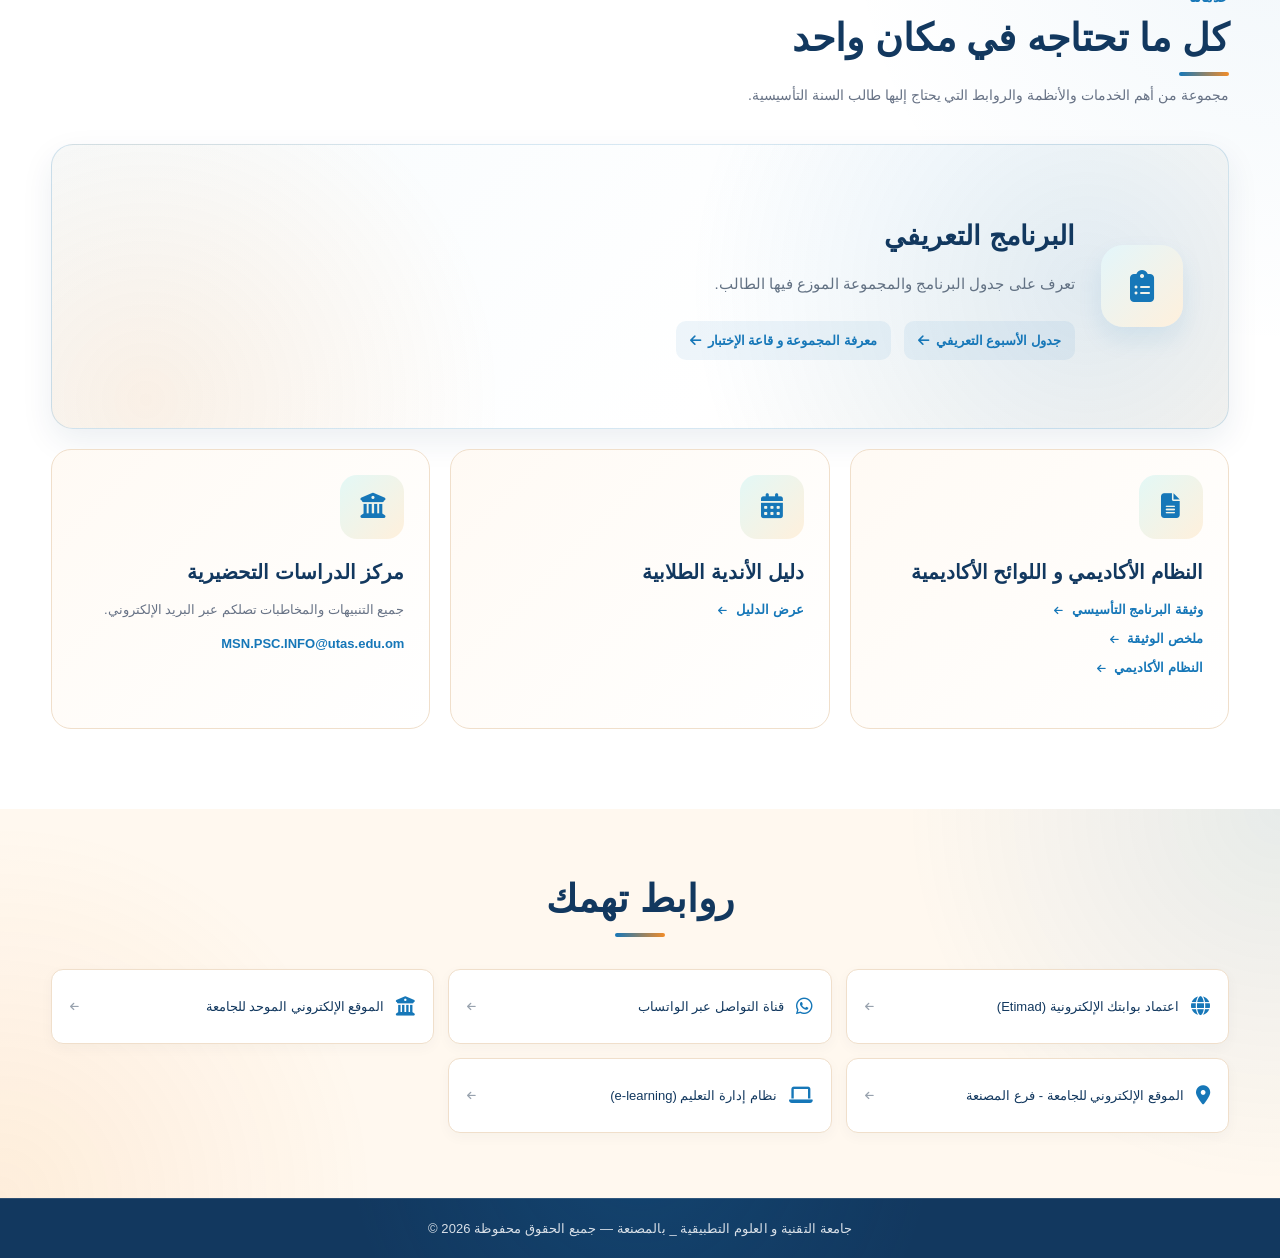
==== commit 02c56996: "Update index.html" ====
--- a/index.html
+++ b/index.html
@@ -169,26 +169,33 @@
                     كلمة ترحيبية
                 </span>
 
-                <h3>
-                    أبناؤنا الطلبة، أهلاً وسهلاً بكم
+                <p>
+في رحاب جامعة التقنية والعلوم التطبيقية بالمصنعة، نلتقي على رسالةٍ أساسها العلم والمعرفة، ومحورها الإنسان، 
+                    وغايتها الإسهام في بناء مستقبلٍ أكثر ابتكارًا واستدامة.
+                    فالجامعة ليست صرحًا للتعليم فحسب، 
+                    بل شريكٌ فاعل في التنمية، وحاضنةٌ للكفاءات، ومنصةٌ لصناعة المعرفة والابتكار، 
+                    وإعداد طلبة يمتلكون العلم والمهارة والقدرة على مواكبة متطلبات المستقبل.
+
+                </p>
+
+                <p>
+
+                    ونحن نفخر بطلابنا وخريجينا، ونعتز بما حققوه من نجاحات علمية ومهنية أسهمت في خدمة المجتمع وتعزيز مسيرة التنمية. فقد أثبت خريجو الجامعة كفاءتهم في مختلف ميادين العمل، وواصل عدد منهم مسيرته الأكاديمية في الدراسات العليا؛ ليعودوا إسهامًا في بناء المعرفة وتعليم الأجيال.
+
+                </p>
+                <p>
+
+وانطلاقًا من رؤيتها في التميز في التعليم التقني والتطبيقي والبحث والابتكار وخدمة المجتمع، تواصل الجامعة تطوير بيئتها التعليمية وتعزيز شراكاتها، بما يواكب التحولات المتسارعة واحتياجات سوق العمل.
+
+                </p>
+                 <p>
+
+ويأتي الموقع الإلكتروني للجامعة بوصفه نافذةً رقمية موثوقة، تتيح للطلبة وأولياء الأمور والخريجين وجميع منتسبي الجامعة والمجتمع الاطلاع على المعلومات والخدمات والمستجدات، وتعكس مسيرة الجامعة وإنجازاتها.
+
+                </p>
+                 <h3>
+أهلًا بكم في جامعتكم؛ حيث نُنمّي المعرفة، ونصنع الكفاءة، ونبني معًا مستقبلًا واعدًا.
                 </h3>
-
-                <p>
-
-                    يسعدنا أن نرحب بكم في رحلتكم الجامعية الجديدة،
-                    ونتمنى أن تكون مرحلة السنة التأسيسية بداية موفقة
-                    لمسيرتكم الأكاديمية.
-
-                </p>
-
-                <p>
-
-                    حرصنا في الجامعة على توفير بيئة تعليمية داعمة
-                    تساعدكم على تطوير مهاراتكم وتحقيق أهدافكم،
-                    ونأمل أن تستفيدوا من الخدمات والبرامج التي
-                    يقدمها مركز الدراسات التحضيرية.
-
-                </p>
 
                 <div class="signature">
 
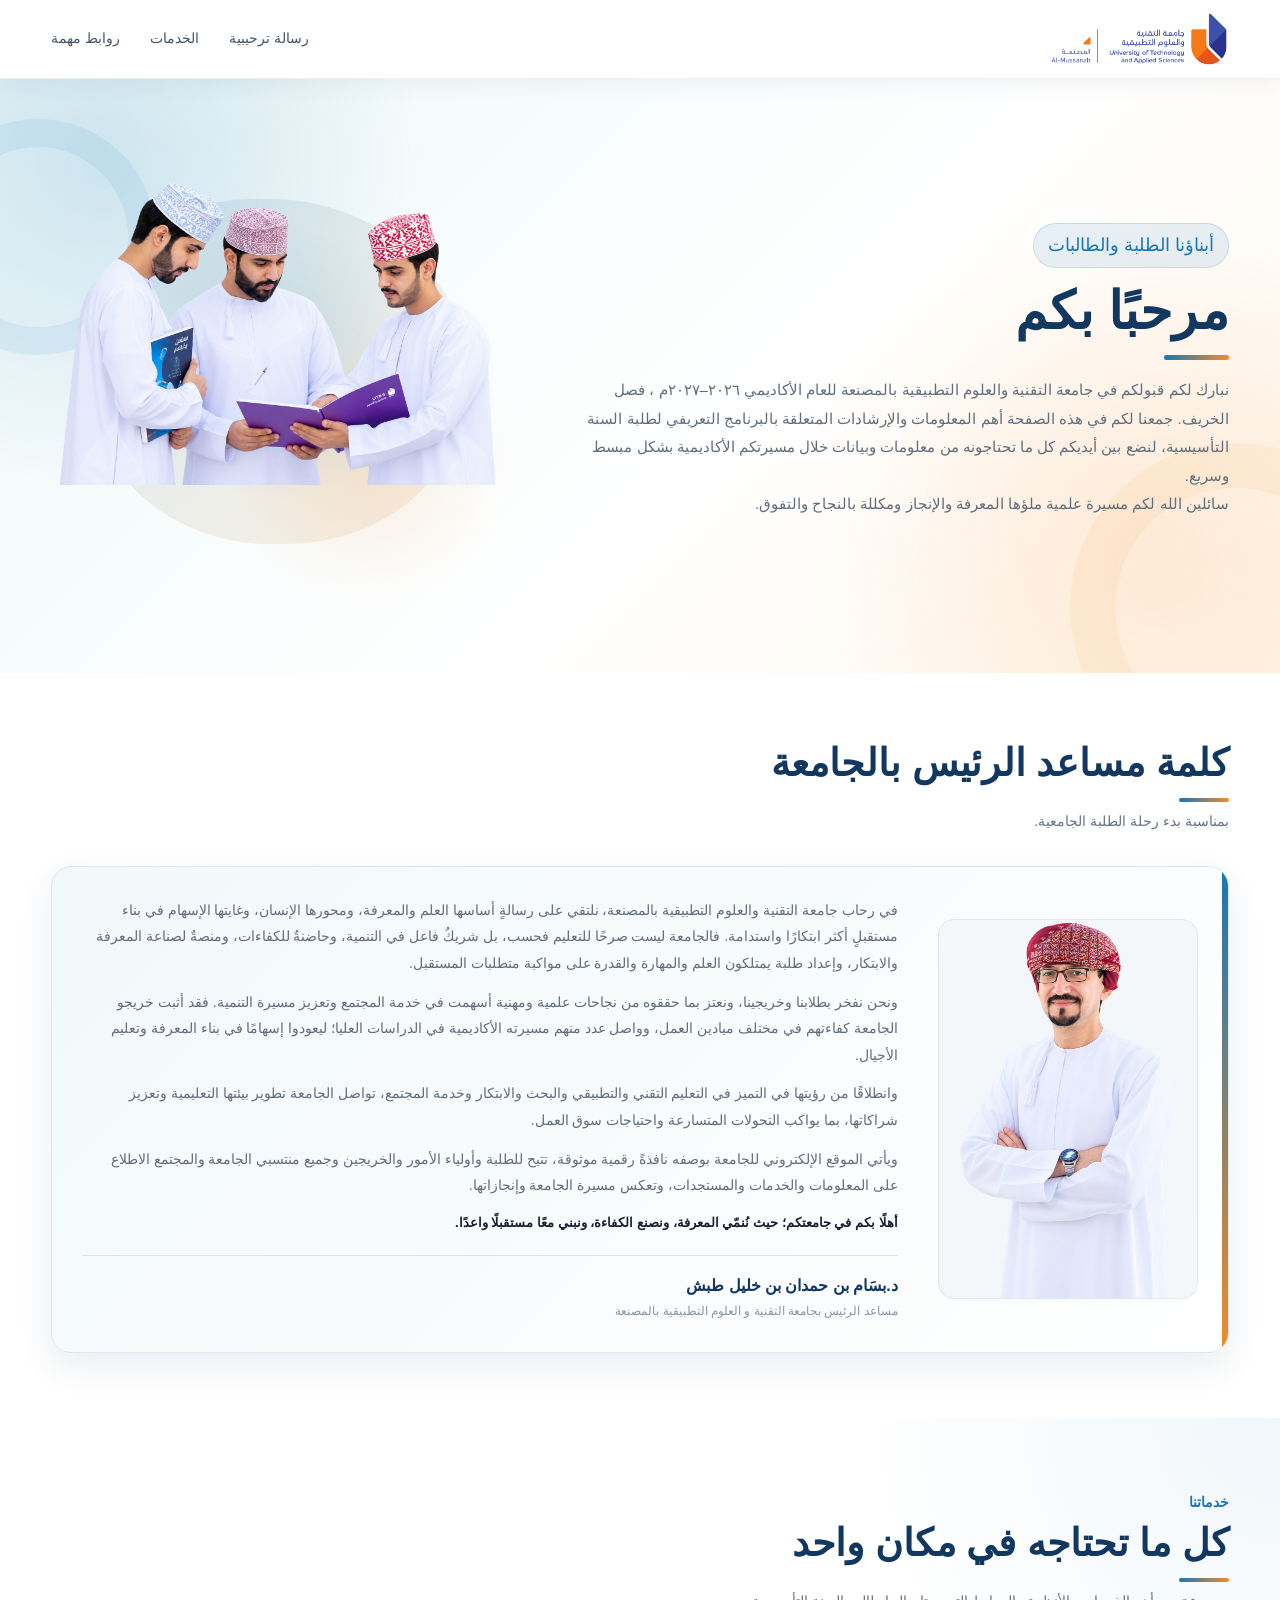
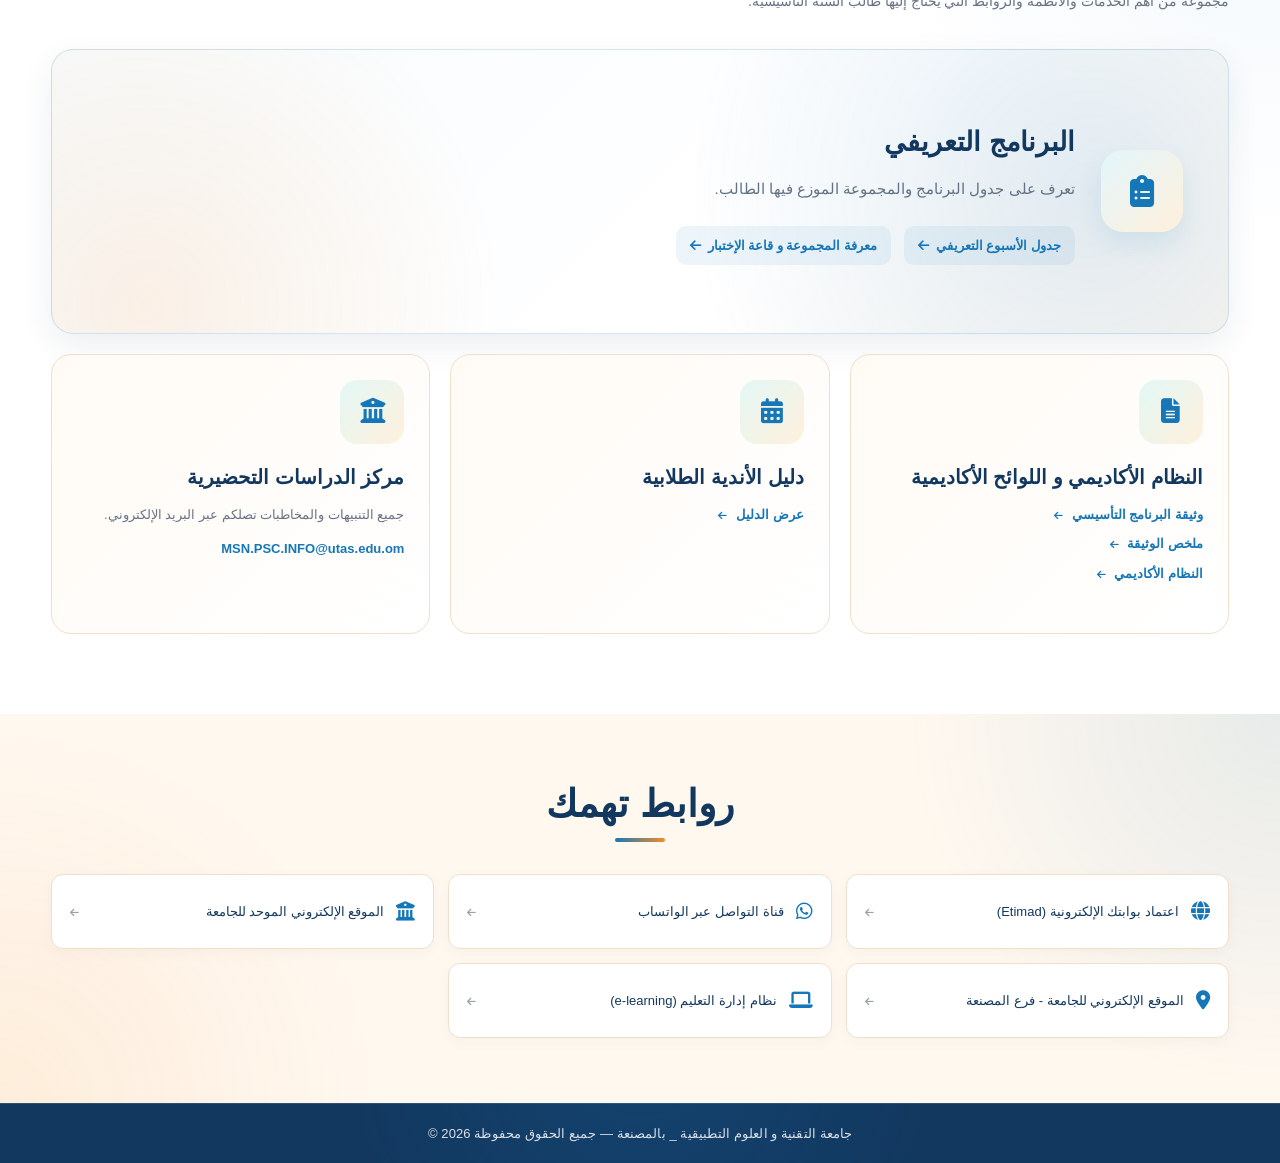
==== commit 757beae9: "Update index.html" ====
--- a/index.html
+++ b/index.html
@@ -165,9 +165,6 @@
 
             <div class="message-content">
 
-                <span class="message-label">
-                    كلمة ترحيبية
-                </span>
 
                 <p>
 في رحاب جامعة التقنية والعلوم التطبيقية بالمصنعة، نلتقي على رسالةٍ أساسها العلم والمعرفة، ومحورها الإنسان، 
@@ -193,9 +190,9 @@
 ويأتي الموقع الإلكتروني للجامعة بوصفه نافذةً رقمية موثوقة، تتيح للطلبة وأولياء الأمور والخريجين وجميع منتسبي الجامعة والمجتمع الاطلاع على المعلومات والخدمات والمستجدات، وتعكس مسيرة الجامعة وإنجازاتها.
 
                 </p>
-                 <h3>
+                 <h5>
 أهلًا بكم في جامعتكم؛ حيث نُنمّي المعرفة، ونصنع الكفاءة، ونبني معًا مستقبلًا واعدًا.
-                </h3>
+                </h5>
 
                 <div class="signature">
 
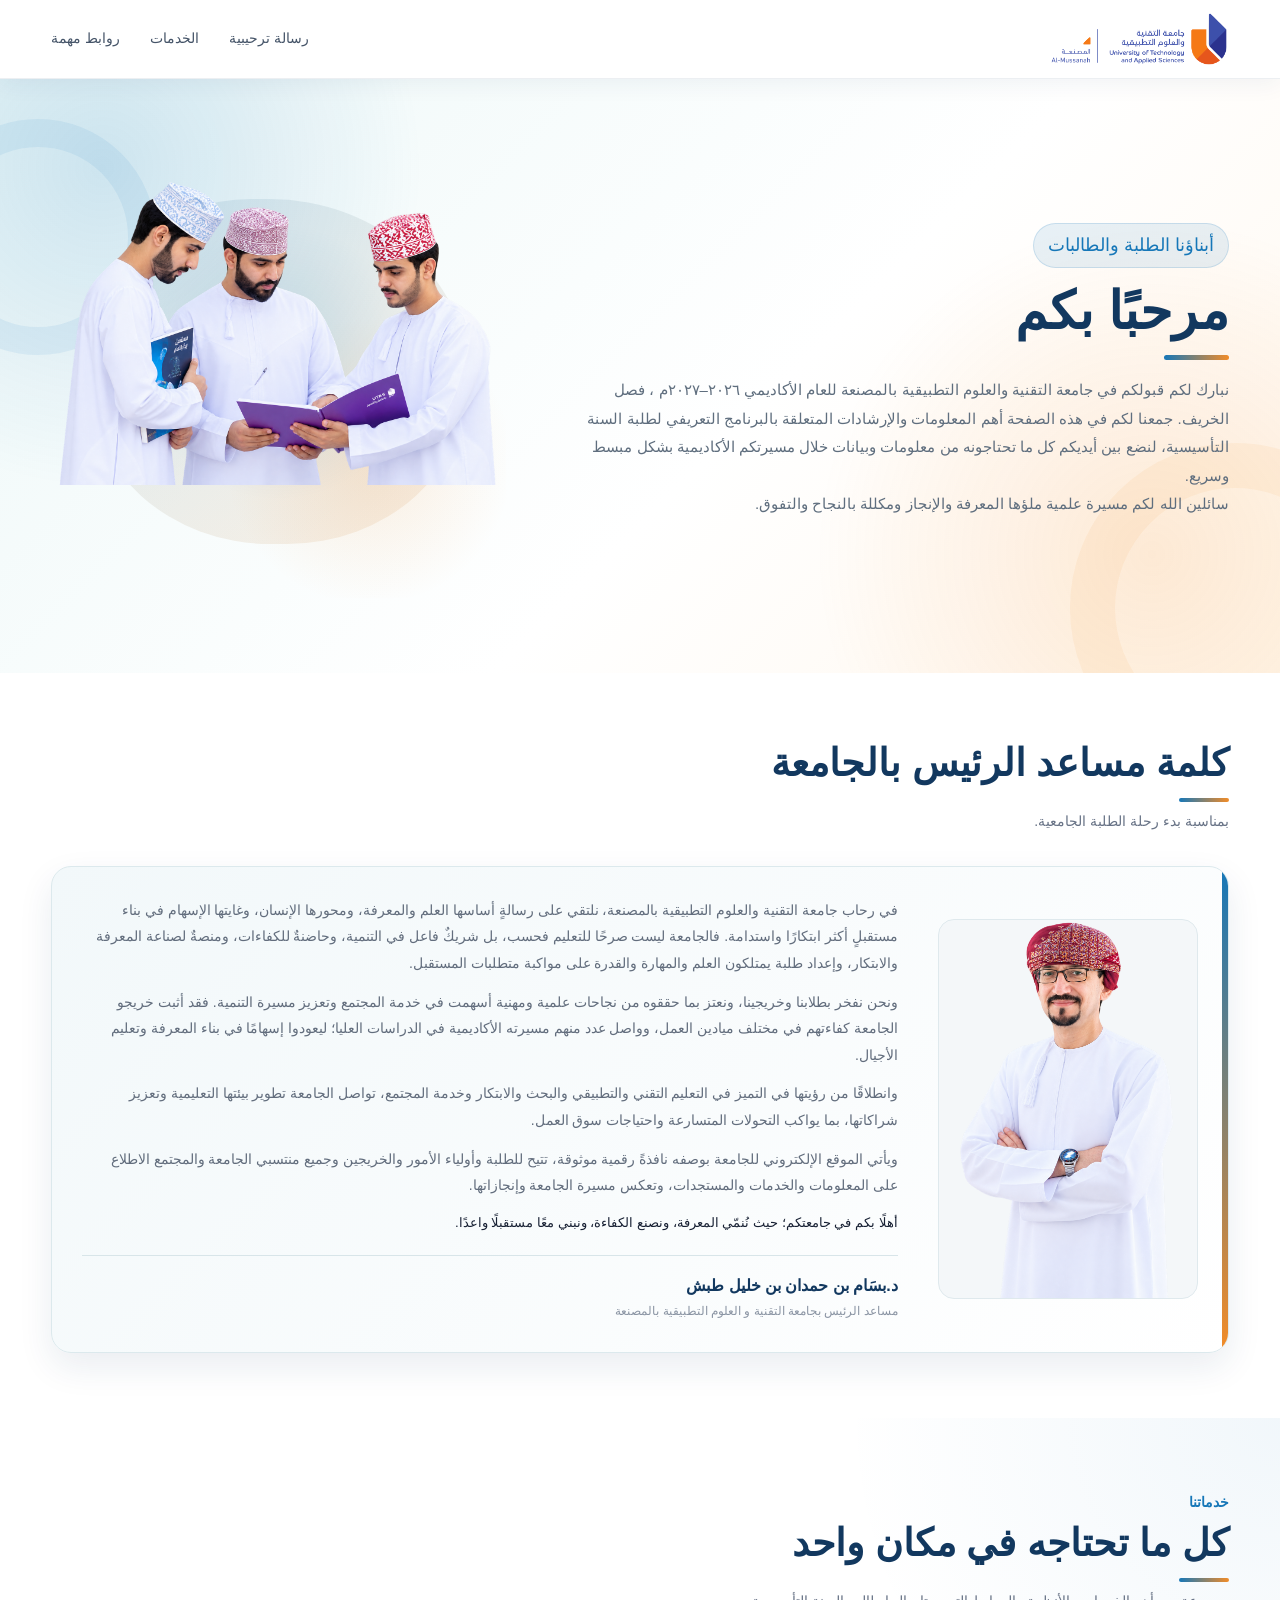
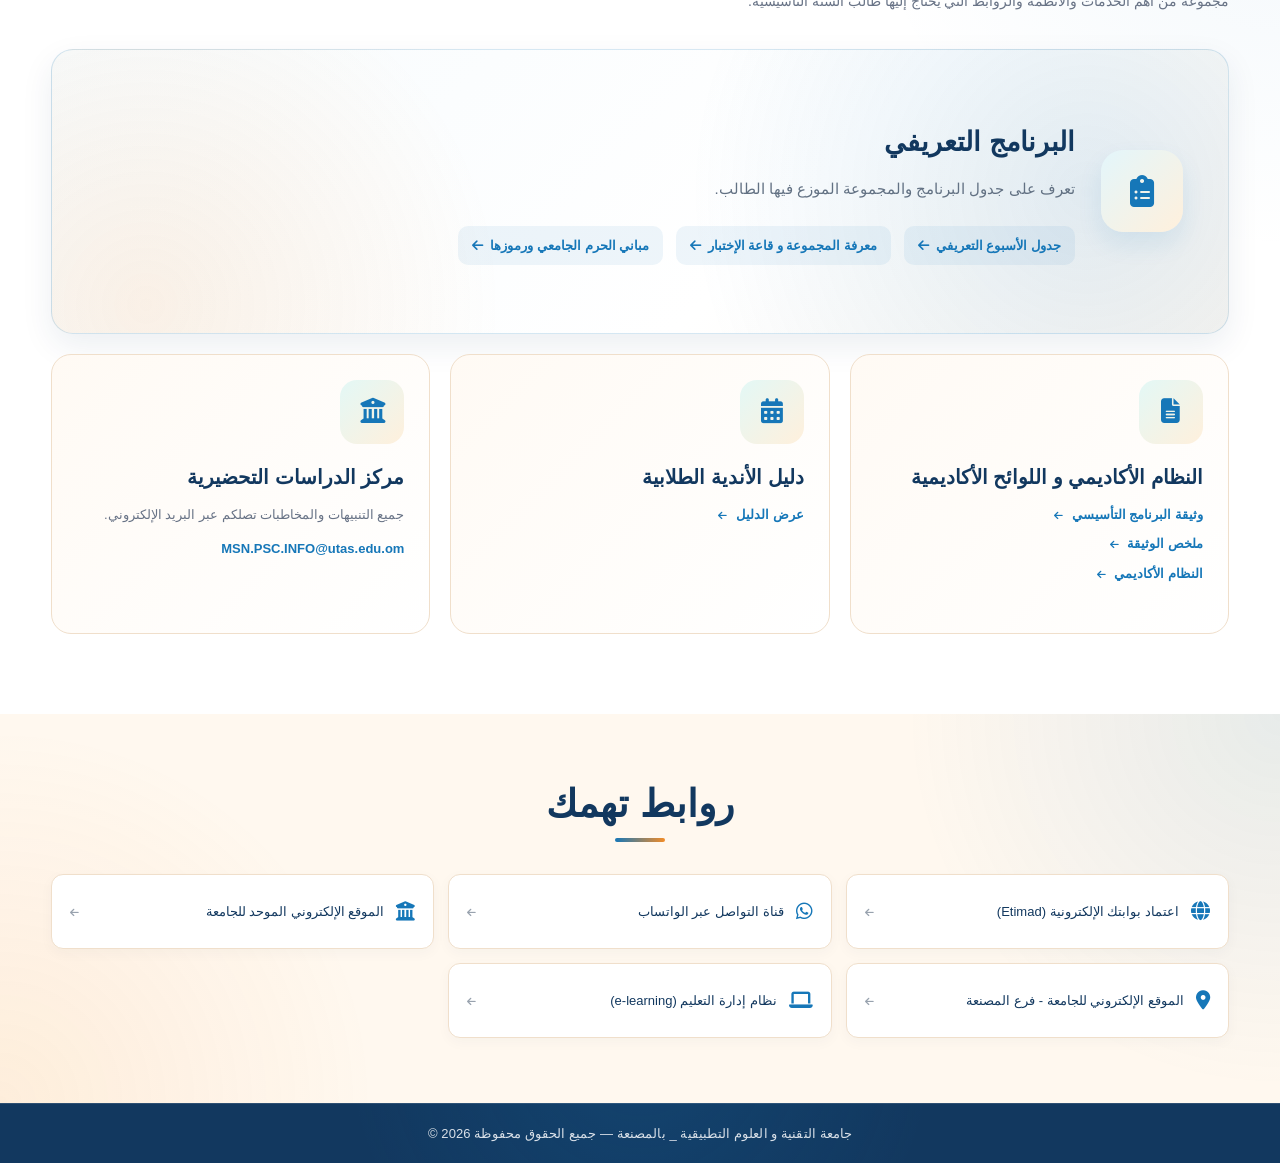
==== commit b826d14a: "Update index.html" ====
--- a/index.html
+++ b/index.html
@@ -11,7 +11,7 @@
     <meta name="description"
           content="الموقع الإرشادي للسنة التأسيسية">
 
-    <title>السنة التأسيسية</title>
+    <title>Induction Page </title>
 
    <link rel="icon"
       type="image/png"
@@ -279,6 +279,14 @@
                         <i class="fa-solid fa-arrow-left"></i>
 
                     </a>
+                     <a href="assets/buildingsname.pdf"
+                       class="service-link">
+
+مباني الحرم الجامعي ورموزها
+
+                        <i class="fa-solid fa-arrow-left"></i>
+
+                    </a>
 
                 </div>
 
--- a/style.css
+++ b/style.css
@@ -114,6 +114,11 @@
 }
 
 h3 {
+    font-family: 'DIN Next LT Arabic', sans-serif;
+    font-weight: 500;
+}
+
+h5 {
     font-family: 'DIN Next LT Arabic', sans-serif;
     font-weight: 500;
 }
